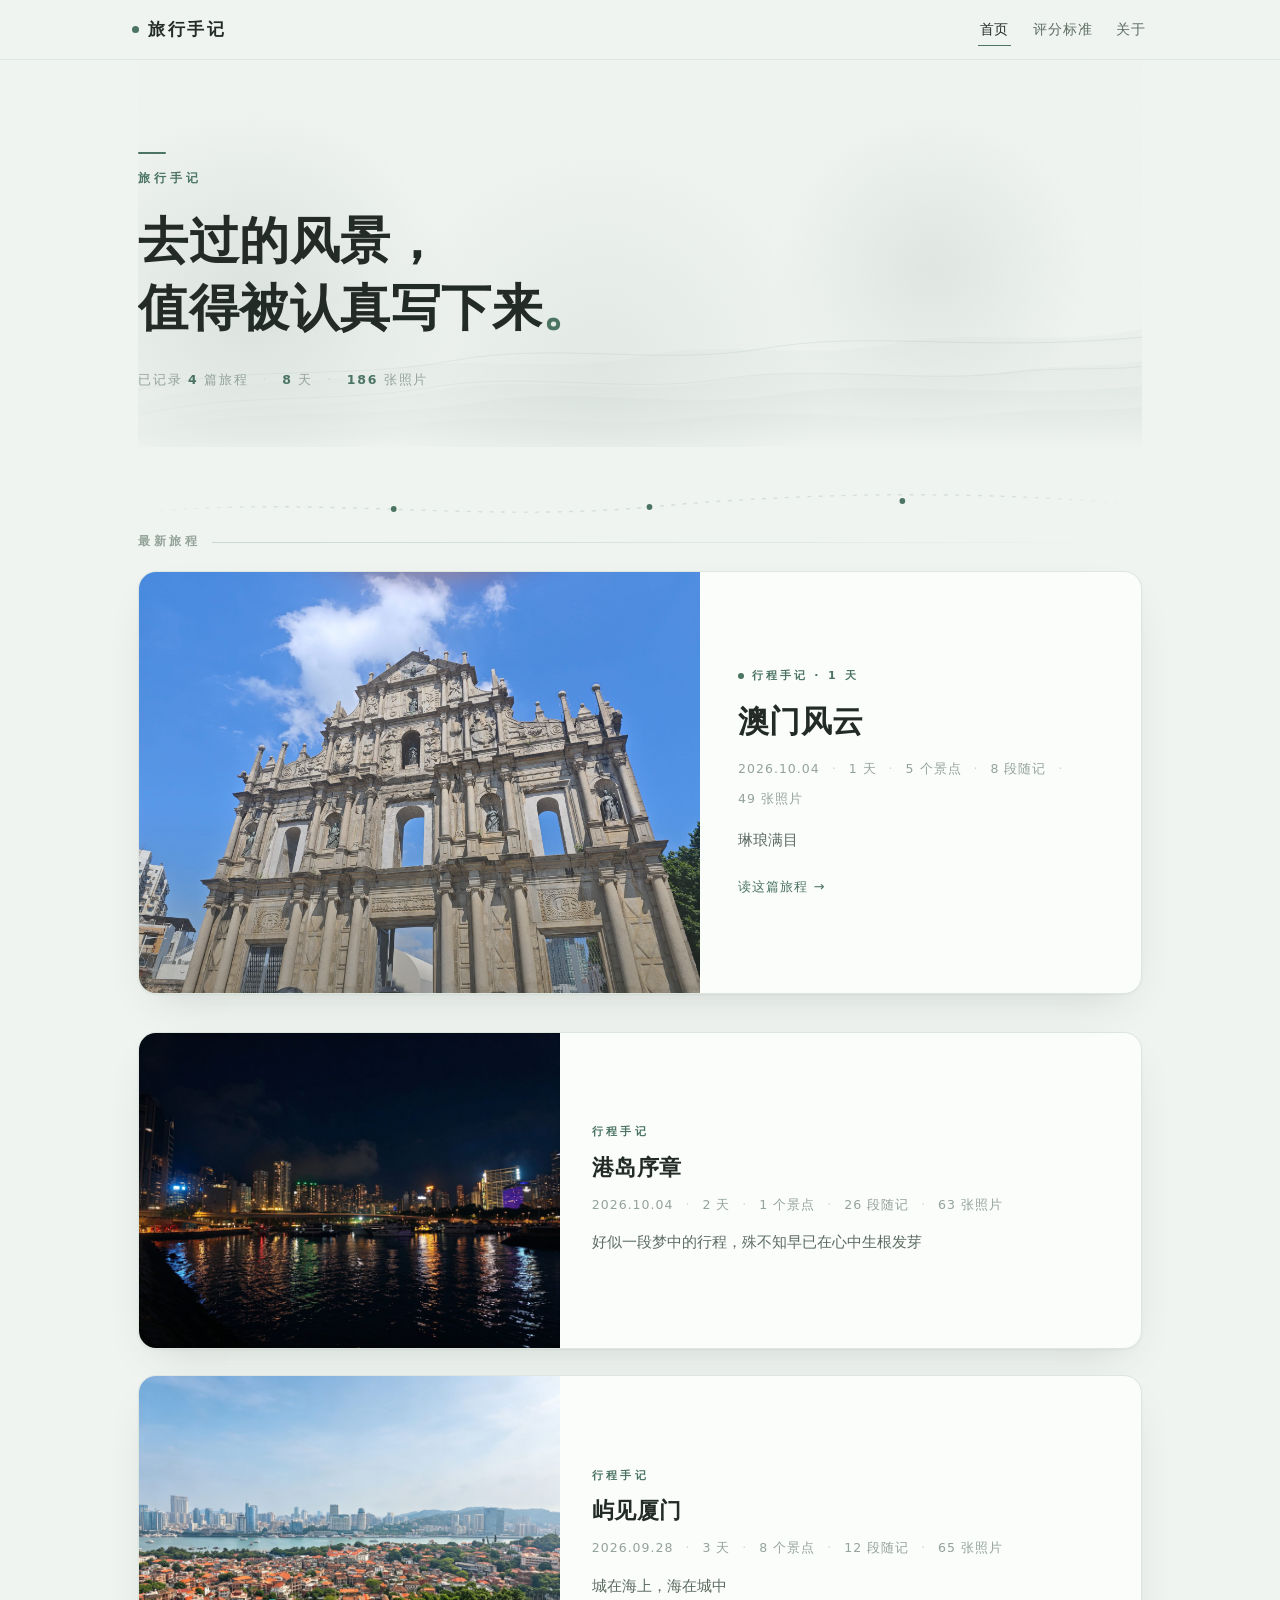
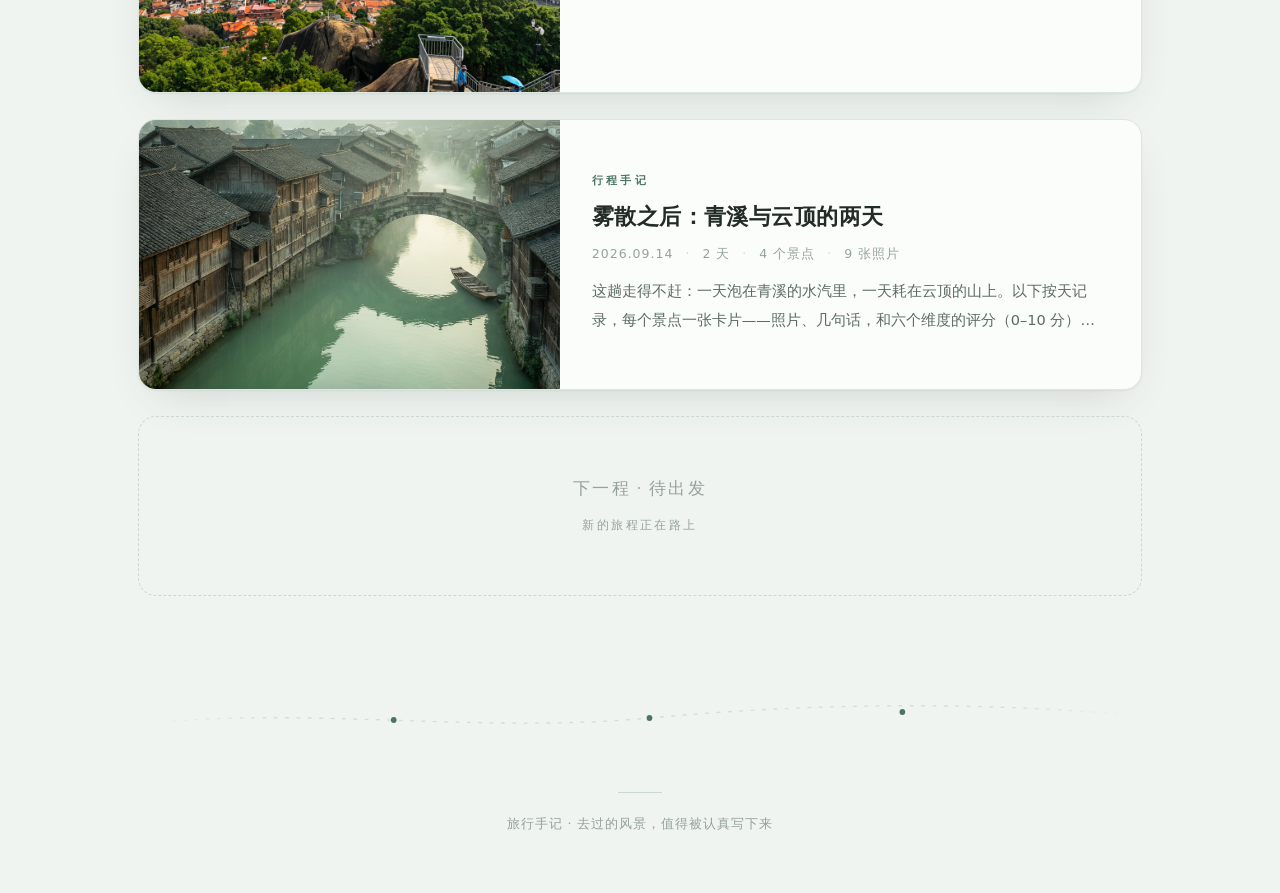
==== index.html @ 4aba0321 "Site updated: 2026-10-04 14:06:09" ====
<!DOCTYPE html>
<html lang="zh-CN">
<head>
  <meta charset="utf-8">
  <meta name="viewport" content="width=device-width, initial-scale=1">
  <title>旅行手记 · 去过的风景，值得被认真写下来</title>
  
  <link rel="stylesheet" href="/css/style.css?v=mutf3rih">
<meta name="generator" content="Hexo 7.3.0"></head>
<body>

<header class="topbar">
  <div class="topbar-inner">
    <a class="brand" href="/"><span class="brand-dot"></span>旅行手记</a>
    
    <nav class="topnav">
      <a href="/" class="on">首页</a>
      <a href="/rating/" class="">评分标准</a>
      <a href="/about/" class="">关于</a>
    </nav>
  </div>
</header>

<main class="container">
  <section class="hero">
  <div class="hero-art" aria-hidden="true">
    <svg viewBox="0 0 1440 320" preserveAspectRatio="xMidYMax slice" xmlns="http://www.w3.org/2000/svg">
      <path class="m1" d="M0,258 C120,218 240,236 360,210 C480,184 600,216 720,190 C840,164 960,196 1080,172 C1200,148 1320,178 1440,150 L1440,320 L0,320 Z"/>
      <path class="m2" d="M0,288 C140,246 280,268 420,240 C560,212 700,250 840,224 C980,198 1120,232 1260,210 C1340,200 1390,206 1440,196 L1440,320 L0,320 Z"/>
      <path class="m3" d="M0,300 C160,258 320,282 480,256 C640,230 780,268 920,244 C1060,220 1200,252 1440,232 L1440,320 L0,320 Z"/>
      <path class="m4" d="M0,314 C120,288 260,306 400,286 C540,266 660,296 800,278 C940,260 1080,288 1220,272 C1320,262 1390,270 1440,262 L1440,320 L0,320 Z"/>
      <path class="s1" d="M0,238 C150,200 300,224 450,196 C600,168 750,204 900,178 C1050,152 1200,184 1440,162"/>
      <path class="s2" d="M0,274 C140,240 280,258 420,234 C560,210 700,244 840,222 C980,200 1120,230 1260,212 C1340,204 1390,210 1440,204"/>
    </svg>
  </div>
  <div class="hero-fog" aria-hidden="true"></div>
  <div class="hero-haze" aria-hidden="true">
    <span class="haze haze-1"></span>
    <span class="haze haze-2"></span>
    <span class="haze haze-3"></span>
  </div>
  <div class="hero-grain" aria-hidden="true"></div>
  <div class="hero-in">
    <p class="kicker" data-ri="1">旅行手记</p>
    
    <h1 data-ri="2">去过的风景，<br>值得被认真写下来<span class="dot">。</span></h1>
    
    <p class="hero-stats" data-ri="3">
      <span>已记录 <b class="n">4</b> 篇旅程</span><span class="sep">·</span>
      <span><b class="n">8</b> 天</span><span class="sep">·</span>
      <span><b class="n">186</b> 张照片</span>
    </p>
  </div>
</section>

<div class="route-line" aria-hidden="true">
  <svg viewBox="0 0 1060 44" preserveAspectRatio="none">
    <defs>
      <linearGradient id="routeGrad" x1="0" y1="0" x2="1" y2="0">
        <stop class="gl-0" offset="0"/><stop class="gl-1" offset=".14"/><stop class="gl-2" offset=".86"/><stop class="gl-3" offset="1"/>
      </linearGradient>
    </defs>
    <path d="M0 30 C180 12 360 40 540 24 S900 8 1060 22"/>
    <circle class="st" cx="270" cy="26" r="3"/>
    <circle class="st" cx="540" cy="24" r="3"/>
    <circle class="st" cx="807" cy="18" r="3"/>
  </svg>
</div>



<div class="sec-label"><span class="t">最新旅程</span><span class="l"></span></div>

<a class="featured reveal" href="/2026/10/04/trip-20261004-macau/">
  <div class="f-photo">
    <img src="/images/trip-20261004-macau/07.jpg" alt="大三巴牌坊+大炮台" loading="lazy">
    <div class="f-shade"></div>
  </div>
  <div class="f-body">
    <span class="f-tag">行程手记 · 1 天</span>
    <h2 class="f-title">澳门风云</h2>
    <p class="f-meta">
      <span>2026.10.04</span>
      <span class="sep">·</span><span>1 天</span>
      <span class="sep">·</span><span>5 个景点</span>
      <span class="sep">·</span><span>8 段随记</span>
      <span class="sep">·</span><span>49 张照片</span>
    </p>
    <p class="f-lead">琳琅满目</p>
    <span class="f-more">读这篇旅程 →</span>
  </div>
</a>


<section class="feed">
  
    <a class="post-item reveal" href="/2026/10/04/trip-20261004/">
      
        <div class="pi-photo"><img src="/images/trip-20261004/37.jpg" alt="没想到酒店旁边有这么一个公园，无心之举，就像桃花源中一样惊喜，之后的每一次想起此" loading="lazy"></div>
      
      <div class="pi-body">
        <p class="pi-kicker">行程手记</p>
        <h2 class="pi-title">港岛序章</h2>
        <p class="pi-meta">
          <span>2026.10.04</span>
          <span class="sep">·</span><span>2 天</span>
          <span class="sep">·</span><span>1 个景点</span>
          <span class="sep">·</span><span>26 段随记</span>
          <span class="sep">·</span><span>63 张照片</span>
        </p>
        <p class="pi-lead">好似一段梦中的行程，殊不知早已在心中生根发芽</p>
      </div>
    </a>
  
    <a class="post-item reveal" href="/2026/09/28/trip-20260928/">
      
        <div class="pi-photo"><img src="/images/trip-20260928/38.jpg" alt="日照岩 · 1790936633116" loading="lazy"></div>
      
      <div class="pi-body">
        <p class="pi-kicker">行程手记</p>
        <h2 class="pi-title">屿见厦门</h2>
        <p class="pi-meta">
          <span>2026.09.28</span>
          <span class="sep">·</span><span>3 天</span>
          <span class="sep">·</span><span>8 个景点</span>
          <span class="sep">·</span><span>12 段随记</span>
          <span class="sep">·</span><span>65 张照片</span>
        </p>
        <p class="pi-lead">城在海上，海在城中</p>
      </div>
    </a>
  
    <a class="post-item reveal" href="/2026/09/14/qingxi-yunding/">
      
        <div class="pi-photo"><img src="/images/qingxi-yunding/01.jpg" alt="清晨的青溪古镇，河道上的石桥与吊脚楼笼罩在薄雾里" loading="lazy"></div>
      
      <div class="pi-body">
        <p class="pi-kicker">行程手记</p>
        <h2 class="pi-title">雾散之后：青溪与云顶的两天</h2>
        <p class="pi-meta">
          <span>2026.09.14</span>
          <span class="sep">·</span><span>2 天</span>
          <span class="sep">·</span><span>4 个景点</span>
          
          <span class="sep">·</span><span>9 张照片</span>
        </p>
        <p class="pi-lead">这趟走得不赶：一天泡在青溪的水汽里，一天耗在云顶的山上。以下按天记录，每个景点一张卡片——照片、几句话，和六个维度的评分（0–10 分）。照片多的景点，点右下角的「共 N 张」能展开翻看。</p>
      </div>
    </a>
  
  <div class="post-ghost reveal">
    <span class="g-t">下一程 · 待出发</span>
    <span class="g-s">新的旅程正在路上</span>
  </div>
</section>

<nav class="pager">
  <span class="off">← 更近的旅程</span>
  <span class="off">更早的旅程 →</span>
</nav>

<div class="route-line" aria-hidden="true">
  <svg viewBox="0 0 1060 44" preserveAspectRatio="none">
    <path d="M0 30 C180 12 360 40 540 24 S900 8 1060 22"/>
    <circle class="st" cx="270" cy="26" r="3"/>
    <circle class="st" cx="540" cy="24" r="3"/>
    <circle class="st" cx="807" cy="18" r="3"/>
  </svg>
</div>


  <footer class="footer">
    <div class="line"></div>
    旅行手记 · 去过的风景，值得被认真写下来
  </footer>
</main>

<noscript><p style="text-align:center;color:#94A39A;font-size:13px">开启 JavaScript 后，可展开卡片里的多图缩略图条。</p></noscript>

<script src="/js/spot.js?v=mutf3rih" defer></script>
<script src="/js/home.js?v=mutf3rih" defer></script>

</body>
</html>
---- css/style.css ----
/* 旅行手记 · 远山主题（mist）
 * 从 design/sample/index.html 的 mist 风格移植：只保留远山一套配色 + 左图右文布局。
 * 六边图由构建期 helper 输出静态 SVG，本主题不再需要页内生成图表的 JS。 */

/* ================= 基础 ================= */
*, *::before, *::after { box-sizing: border-box; }
html { -webkit-text-size-adjust: 100%; }
body {
  margin: 0; background: var(--bg); color: var(--ink);
  font-family: var(--font-sans); font-size: 16px; line-height: 1.8;
  -webkit-font-smoothing: antialiased; text-rendering: optimizeLegibility;
}
img { display: block; max-width: 100%; }
a { color: inherit; }
::selection { background: var(--accent-soft); }

:root {
  color-scheme: light;
  --radius: 18px; --radius-sm: 10px;
  --font-sans: "Noto Sans SC", "MiSans", "HarmonyOS Sans SC", "PingFang SC", "Microsoft YaHei UI", "Microsoft YaHei", system-ui, sans-serif;
  --font-serif: "Noto Serif SC", "Source Han Serif SC", "STZhongsong", "STSong", Georgia, serif;
  --head-font: var(--font-sans);
  --bg: #F0F4F1; --surface: #FBFDFB; --surface-2: #EAF0EB;
  --ink: #222B26; --ink-soft: #5D6C63; --ink-faint: #94A39A;
  --line: #DDE6DF; --line-strong: #CAD8CF;
  --accent: #4B7463; --accent-soft: rgba(75, 116, 99, .12); --accent-deep: #3A5C4E;
  --shadow: 0 1px 2px rgba(40, 60, 50, .05), 0 18px 44px -20px rgba(40, 60, 50, .20);
  --shadow-hover: 0 2px 4px rgba(40, 60, 50, .06), 0 26px 56px -22px rgba(40, 60, 50, .30);
  --photo-filter: none;
}

.container { max-width: 1060px; margin: 0 auto; padding: 0 22px; }
@media (min-width: 821px) { .container { padding: 0 28px; } }

/* ================= 顶栏 ================= */
.topbar {
  position: sticky; top: 0; z-index: 50;
  background: var(--bg); border-bottom: 1px solid var(--line);
}
@supports (backdrop-filter: blur(10px)) {
  .topbar { background: color-mix(in srgb, var(--bg) 82%, transparent); backdrop-filter: blur(10px); }
}
.topbar-inner { max-width: 1060px; margin: 0 auto; padding: 13px 22px; display: flex; align-items: center; gap: 18px; }
.brand { display: flex; align-items: center; gap: 9px; font-family: var(--head-font); font-size: 17px; font-weight: 600; letter-spacing: .16em; white-space: nowrap; text-decoration: none; }
.brand-dot { width: 7px; height: 7px; border-radius: 50%; background: var(--accent); flex: none; }
.topnav { display: flex; gap: 20px; margin-left: auto; font-size: 13.5px; letter-spacing: .06em; color: var(--ink-soft); white-space: nowrap; }
.topnav a { color: inherit; text-decoration: none; padding: 4px 2px; border-bottom: 1px solid transparent; transition: color .2s, border-color .2s; }
.topnav a:hover { color: var(--ink); }
.topnav a.on { color: var(--ink); border-bottom-color: var(--accent); }
@media (max-width: 760px) { .topnav { display: none; } }

/* ================= 文章头部 ================= */
.article-head { padding: 50px 0 6px; max-width: 780px; }
@media (min-width: 821px) { .article-head { padding: 74px 0 10px; } }
.kicker { margin: 0 0 18px; font-size: 12px; font-weight: 600; letter-spacing: .34em; color: var(--accent); }
.kicker::before { content: ""; display: block; width: 28px; height: 2px; background: var(--accent); margin-bottom: 14px; border-radius: 2px; }
h1 { margin: 0 0 18px; font-family: var(--head-font); font-weight: 600; font-size: clamp(28px, 5.4vw, 42px); line-height: 1.4; letter-spacing: .02em; }
.article-meta { margin: 0; display: flex; align-items: center; flex-wrap: wrap; gap: 8px 12px; font-size: 13.5px; letter-spacing: .08em; color: var(--ink-soft); }
.article-meta .sep { color: var(--ink-faint); }
.lead { margin: 24px 0 0; font-size: 16px; line-height: 2.05; color: var(--ink-soft); max-width: 660px; }
.disclaimer { margin: 16px 0 0; font-size: 12px; letter-spacing: .05em; color: var(--ink-faint); }

/* ================= 首页 · Hero ================= */
.hero { position: relative; overflow: hidden; padding: 64px 0 40px; }
@media (min-width: 821px) { .hero { padding: 92px 0 56px; } }
.hero-in { position: relative; z-index: 1; max-width: 780px; }
/* 远山分层：四层山影近浓远淡 + 两层山脊线 + 雾带，纯装饰无照片 */
.hero-art { position: absolute; left: 0; right: 0; bottom: 0; height: min(300px, 44%); pointer-events: none; }
.hero-art svg { display: block; width: 100%; height: 100%; }
.hero-art .m1 { fill: var(--accent); fill-opacity: .035; }
.hero-art .m2 { fill: var(--accent); fill-opacity: .05; }
.hero-art .m3 { fill: var(--accent); fill-opacity: .075; }
.hero-art .m4 { fill: var(--accent); fill-opacity: .10; }
.hero-art .s1 { fill: none; stroke: var(--accent); stroke-opacity: .13; stroke-width: 1.4; }
.hero-art .s2 { fill: none; stroke: var(--accent); stroke-opacity: .17; stroke-width: 1.1; }
/* 雾带：山脚向上渐隐，接住远山 */
.hero-fog { position: absolute; left: 0; right: 0; bottom: 0; height: 36%; pointer-events: none; background: linear-gradient(180deg, rgba(240, 244, 241, 0) 0%, rgba(240, 244, 241, .5) 55%, var(--bg) 100%); }
/* 漂移光斑：极淡的雾绿光晕，缓慢游动 */
.hero-haze { position: absolute; inset: 0; pointer-events: none; }
.haze { position: absolute; border-radius: 50%; }
.haze-1 { width: 430px; height: 430px; left: -100px; top: 30px; background: radial-gradient(circle, rgba(75, 116, 99, .13) 0%, rgba(75, 116, 99, 0) 66%); animation: hazeDrift 26s ease-in-out infinite alternate; }
.haze-2 { width: 340px; height: 340px; right: 4%; top: 10%; background: radial-gradient(circle, rgba(75, 116, 99, .10) 0%, rgba(75, 116, 99, 0) 66%); animation: hazeDrift 34s ease-in-out infinite alternate-reverse; }
.haze-3 { width: 520px; height: 520px; left: 20%; bottom: -180px; background: radial-gradient(circle, rgba(75, 116, 99, .08) 0%, rgba(75, 116, 99, 0) 62%); animation: hazeDrift 42s ease-in-out infinite alternate; }
@keyframes hazeDrift { from { transform: translate(0, 0) scale(1); } to { transform: translate(36px, -24px) scale(1.04); } }
/* 细噪点：给雾绿底一点纸面质感 */
.hero-grain { position: absolute; inset: 0; pointer-events: none; opacity: .045; background-image: url("data:image/svg+xml,%3Csvg xmlns='http://www.w3.org/2000/svg' width='180' height='180'%3E%3Cfilter id='n'%3E%3CfeTurbulence type='fractalNoise' baseFrequency='0.85' numOctaves='2' stitchTiles='stitch'/%3E%3C/filter%3E%3Crect width='180' height='180' filter='url(%23n)'/%3E%3C/svg%3E"); background-size: 180px 180px; }
.hero h1 { margin: 0 0 20px; font-family: var(--font-serif); font-size: clamp(32px, 6vw, 50px); line-height: 1.35; letter-spacing: .01em; }
.hero h1 .dot { color: var(--accent); }
.hero-stats { margin: 26px 0 0; display: flex; align-items: center; flex-wrap: wrap; gap: 10px 14px; font-size: 12.5px; letter-spacing: .14em; color: var(--ink-faint); }
.hero-stats .n { color: var(--accent); font-weight: 600; }
.hero-stats .sep { color: var(--line-strong); }
/* 载入动画：一次性，逐条上浮 */
.hero [data-ri] { opacity: 0; animation: fadeUp .8s cubic-bezier(.22, .65, .3, 1) forwards; }
.hero [data-ri="1"] { animation-delay: .05s; }
.hero [data-ri="2"] { animation-delay: .16s; }
.hero [data-ri="3"] { animation-delay: .27s; }
@keyframes fadeUp { from { opacity: 0; transform: translateY(18px); } to { opacity: 1; transform: none; } }

/* ================= 首页 · 轨迹线分隔 ================= */
.route-line { margin: 36px 0 4px; }
.route-line svg { display: block; width: 100%; height: 44px; }
.route-line .gl-0 { stop-color: var(--line-strong); stop-opacity: 0; }
.route-line .gl-1 { stop-color: var(--line-strong); stop-opacity: .75; }
.route-line .gl-2 { stop-color: var(--line-strong); stop-opacity: .75; }
.route-line .gl-3 { stop-color: var(--line-strong); stop-opacity: 0; }
.route-line path { fill: none; stroke: url(#routeGrad); stroke-width: 1.4; stroke-dasharray: 3 9; stroke-linecap: round; }
.route-line .st { fill: var(--accent); }
@media (max-width: 760px) { .route-line { margin: 26px 0 2px; } }

/* ================= 首页 · 首篇大卡 ================= */
.sec-label { display: flex; align-items: center; gap: 12px; margin: 0 0 18px; }
.sec-label .t { font-size: 12px; font-weight: 600; letter-spacing: .3em; color: var(--ink-faint); white-space: nowrap; }
.sec-label .l { flex: 1; height: 1px; background: linear-gradient(90deg, var(--line-strong), transparent); }
.featured {
  position: relative; display: grid; grid-template-columns: 1fr;
  background: var(--surface); border: 1px solid var(--line); border-radius: var(--radius);
  overflow: hidden; box-shadow: var(--shadow); text-decoration: none;
  transition: border-color .3s, box-shadow .3s;
}
.featured:hover { border-color: var(--line-strong); box-shadow: var(--shadow-hover); }
.featured .f-photo { position: relative; aspect-ratio: 21/10; overflow: hidden; background: var(--surface-2); }
.featured .f-photo img { width: 100%; height: 100%; object-fit: cover; filter: var(--photo-filter); transition: transform .8s cubic-bezier(.22, .65, .3, 1); }
.featured:hover .f-photo img { transform: scale(1.035); }
.featured .f-shade { position: absolute; inset: 0; background: linear-gradient(180deg, rgba(34, 43, 38, 0) 55%, rgba(34, 43, 38, .28)); pointer-events: none; }
.featured .f-body { padding: 24px 24px 28px; }
@media (min-width: 821px) {
  .featured { grid-template-columns: 56% minmax(0, 1fr); }
  .featured .f-photo { aspect-ratio: auto; height: 100%; min-height: 300px; }
  .featured .f-body { padding: 34px 38px; display: flex; flex-direction: column; justify-content: center; }
}
.f-tag { display: inline-flex; align-items: center; gap: 8px; font-size: 11px; font-weight: 600; letter-spacing: .26em; color: var(--accent); }
.f-tag::before { content: ""; width: 6px; height: 6px; border-radius: 50%; background: var(--accent); }
.f-title { margin: 14px 0 0; font-family: var(--font-serif); font-weight: 600; font-size: clamp(22px, 3.4vw, 31px); line-height: 1.42; letter-spacing: .01em; transition: color .25s; }
.featured:hover .f-title { color: var(--accent-deep); }
.f-meta { margin: 14px 0 0; display: flex; flex-wrap: wrap; gap: 8px 12px; font-size: 12.5px; letter-spacing: .08em; color: var(--ink-faint); }
.f-meta .sep { color: var(--line-strong); }
.f-lead { margin: 14px 0 0; font-size: 15px; line-height: 2.05; color: var(--ink-soft); display: -webkit-box; -webkit-line-clamp: 3; -webkit-box-orient: vertical; overflow: hidden; }
.f-more { margin: 20px 0 0; font-size: 13px; letter-spacing: .08em; color: var(--accent); display: inline-flex; align-items: center; gap: 8px; transition: gap .25s; }
.featured:hover .f-more { gap: 13px; }

/* ================= 首页 · 常规卡片 ================= */
.feed { display: grid; gap: 26px; margin: 38px 0 0; }
.post-item {
  display: block; text-decoration: none; color: inherit;
  background: var(--surface); border: 1px solid var(--line); border-radius: var(--radius);
  overflow: hidden; box-shadow: var(--shadow);
  transition: border-color .3s, box-shadow .3s;
}
.post-item:hover { border-color: var(--line-strong); box-shadow: var(--shadow-hover); }
.pi-photo { aspect-ratio: 21/10; overflow: hidden; background: var(--surface-2); }
.pi-photo img { width: 100%; height: 100%; object-fit: cover; filter: var(--photo-filter); transition: transform .8s cubic-bezier(.22, .65, .3, 1); }
.post-item:hover .pi-photo img { transform: scale(1.03); }
.pi-body { padding: 20px 24px 24px; }
.pi-kicker { margin: 0 0 10px; font-size: 11px; font-weight: 600; letter-spacing: .3em; color: var(--accent); }
.pi-title { margin: 0; font-size: 22px; font-weight: 600; letter-spacing: .02em; line-height: 1.45; transition: color .25s; }
.post-item:hover .pi-title { color: var(--accent-deep); }
.pi-meta { margin: 10px 0 0; display: flex; flex-wrap: wrap; gap: 8px 12px; font-size: 12.5px; letter-spacing: .08em; color: var(--ink-faint); }
.pi-meta .sep { color: var(--line-strong); }
.pi-lead { margin: 12px 0 0; font-size: 14.5px; line-height: 2; color: var(--ink-soft); display: -webkit-box; -webkit-line-clamp: 2; -webkit-box-orient: vertical; overflow: hidden; }
@media (min-width: 821px) {
  .post-item { display: grid; grid-template-columns: 42% minmax(0, 1fr); }
  .pi-photo { aspect-ratio: auto; height: 100%; min-height: 215px; }
  .pi-body { padding: 26px 32px 28px; display: flex; flex-direction: column; justify-content: center; }
}
/* 空态卡片：下一程占位 */
.post-ghost {
  display: flex; flex-direction: column; align-items: center; justify-content: center; gap: 10px;
  min-height: 180px; border: 1.5px dashed var(--line-strong); border-radius: var(--radius);
  color: var(--ink-faint);
}
.post-ghost .g-t { font-family: var(--font-serif); font-size: 17px; letter-spacing: .12em; }
.post-ghost .g-s { font-size: 12px; letter-spacing: .2em; }

/* ================= 首页 · 分页 ================= */
.pager { display: flex; justify-content: space-between; gap: 12px; margin: 38px 0 0; font-size: 13.5px; letter-spacing: .06em; }
.pager a { color: var(--ink-soft); text-decoration: none; border: 1px solid var(--line); border-radius: 999px; padding: 9px 20px; background: var(--surface); transition: color .2s, border-color .2s, box-shadow .2s; }
.pager a:hover { color: var(--ink); border-color: var(--line-strong); box-shadow: var(--shadow); }
.pager .off { visibility: hidden; }

/* ================= 首页 · 滚动渐显（有 JS 才启用） ================= */
html.js .reveal { opacity: 0; transform: translateY(16px); }
html.js .reveal.in { opacity: 1; transform: none; transition: opacity .7s cubic-bezier(.22, .65, .3, 1), transform .7s cubic-bezier(.22, .65, .3, 1); }
@media (prefers-reduced-motion: reduce) {
  html.js .reveal { opacity: 1; transform: none; transition: none; }
  .hero [data-ri] { animation: none; opacity: 1; }
  .pi-photo img, .featured .f-photo img { transition: none; }
  .haze-1, .haze-2, .haze-3 { animation: none; }
}

/* ================= 描述性页面 / 正文 ================= */
.prose { max-width: 720px; font-size: 15.5px; line-height: 2.05; color: var(--ink-soft); padding-bottom: 8px; }
.prose h2 { margin: 34px 0 10px; font-size: 20px; font-weight: 600; color: var(--ink); letter-spacing: .02em; }
.prose h3 { margin: 26px 0 8px; font-size: 17px; font-weight: 600; color: var(--ink); }
.prose p { margin: 0 0 14px; }
.prose ul, .prose ol { margin: 0 0 14px; padding-left: 1.4em; }
.prose li { margin: 4px 0; }
.prose a { color: var(--accent); text-decoration: underline; text-underline-offset: 3px; text-decoration-color: var(--accent-soft); }
.prose blockquote { margin: 18px 0; padding: 2px 0 2px 16px; border-left: 3px solid var(--line-strong); color: var(--ink-faint); }
.prose img { border-radius: var(--radius-sm); margin: 18px 0; }
.prose code { background: var(--surface-2); border-radius: 6px; padding: 2px 6px; font-size: .92em; }

/* ================= 评分标准页 ================= */
.rating { padding: 8px 0 0; }
.dim { background: var(--surface); border: 1px solid var(--line); border-radius: var(--radius); box-shadow: var(--shadow); padding: 20px 24px 14px; margin: 0 0 18px; }
.dim-head { display: flex; align-items: baseline; gap: 12px; flex-wrap: wrap; }
.dim-ord { font-family: Georgia, serif; font-size: 13px; letter-spacing: .08em; color: var(--accent); }
.dim-name { margin: 0; font-family: var(--head-font); font-size: 18px; font-weight: 600; letter-spacing: .04em; }
.dim-note { font-size: 12px; letter-spacing: .04em; color: var(--ink-faint); }
.levels { margin: 10px 0 2px; }
.level { display: flex; align-items: baseline; gap: 14px; padding: 9px 0; border-top: 1px dashed var(--line); }
.level:first-child { border-top: 0; }
.level-score { flex: none; width: 34px; font-family: Georgia, serif; font-size: 15px; color: var(--accent); text-align: right; }
.level-text { font-size: 14.5px; line-height: 1.9; color: var(--ink-soft); }
.rate-foot { margin: 24px 0 0; font-size: 13px; letter-spacing: .04em; color: var(--ink-faint); max-width: 620px; }
.rate-sub { margin: 42px 0 18px; }
.rate-sub h2 { margin: 0 0 8px; font-family: var(--head-font); font-size: 21px; font-weight: 600; letter-spacing: .02em; }
.rate-sub p { margin: 0; font-size: 13.5px; line-height: 1.9; color: var(--ink-faint); max-width: 640px; }

/* ================= 天分隔 ================= */
.day { display: flex; align-items: center; gap: 14px; margin: 44px 0 18px; }
@media (min-width: 821px) { .day { margin: 60px 0 22px; } }
.day-label { font-size: 13px; font-weight: 600; letter-spacing: .24em; color: var(--accent); white-space: nowrap; }
.day-sub { font-size: 12.5px; letter-spacing: .1em; color: var(--ink-faint); white-space: nowrap; }
.day-line { flex: 1; height: 1px; background: linear-gradient(90deg, var(--line-strong), transparent); }

/* ================= 景点卡片 ================= */
.spot-card {
  background: var(--surface); border: 1px solid var(--line); border-radius: var(--radius);
  overflow: hidden; box-shadow: var(--shadow); margin: 0 0 26px;
}
.spot-photo { margin: 0; background: var(--surface-2); overflow: hidden; display: flex; flex-direction: column; }
.ph-view { position: relative; aspect-ratio: 4/3; min-height: 240px; overflow: hidden; }
.ph-view img { position: absolute; inset: 0; width: 100%; height: 100%; object-fit: cover; filter: var(--photo-filter); transition: filter .35s ease, transform .6s ease; }
.spot-card:hover .ph-view img { transform: scale(1.015); }
.ph-view img.swap { animation: phIn .32s ease; }
@keyframes phIn { from { opacity: .12; } to { opacity: 1; } }

/* ---------- 多图折叠 ---------- */
.ph-count {
  position: absolute; right: 12px; bottom: 12px; z-index: 2;
  display: inline-flex; align-items: center; gap: 7px;
  border: 1px solid rgba(255, 255, 255, .30); background: rgba(17, 21, 19, .55); color: #F6F4EE;
  -webkit-backdrop-filter: blur(8px); backdrop-filter: blur(8px);
  border-radius: 999px; padding: 8px 14px; font: inherit; font-size: 12.5px; line-height: 1; letter-spacing: .1em;
  cursor: pointer; transition: background-color .2s, border-color .2s;
}
.ph-count:hover { background: rgba(17, 21, 19, .74); }
.ph-count:focus-visible { outline: 2px solid #fff; outline-offset: 2px; }
.ph-count svg { display: block; flex: none; opacity: .92; transition: transform .25s ease; }
.spot-photo.open .ph-count svg.chev { transform: rotate(180deg); }
/* 图注：主图左下角，随缩略图切换更新；右侧留出「共 N 张」按钮的空间 */
.ph-cap {
  position: absolute; left: 0; right: 0; bottom: 0; z-index: 1;
  padding: 30px 140px 10px 14px; pointer-events: none;
  background: linear-gradient(transparent, rgba(15, 19, 17, .55));
  color: #F6F4EE; font-size: 12.5px; line-height: 1.5; letter-spacing: .04em;
  white-space: nowrap; overflow: hidden; text-overflow: ellipsis;
  text-shadow: 0 1px 2px rgba(0, 0, 0, .28);
}
.ph-cap[hidden] { display: none; }
.ph-strip { display: flex; gap: 8px; padding: 10px; background: var(--surface-2); border-top: 1px solid var(--line); overflow-x: auto; overscroll-behavior-x: contain; scrollbar-width: thin; }
.ph-strip[hidden] { display: none; }
.ph-strip:not([hidden]) { animation: stripIn .26s ease; }
@keyframes stripIn { from { opacity: 0; } to { opacity: 1; } }
.ph-thumb { flex: none; width: 88px; aspect-ratio: 4/3; padding: 0; border: 1px solid var(--line); border-radius: 9px; overflow: hidden; background: var(--surface); cursor: pointer; opacity: .72; transition: opacity .2s, border-color .2s, box-shadow .2s; }
.ph-thumb img { width: 100%; height: 100%; object-fit: cover; filter: var(--photo-filter); }
.ph-thumb:hover { opacity: 1; }
.ph-thumb.on { opacity: 1; border-color: var(--accent); box-shadow: 0 0 0 2.5px var(--accent-soft); }
.ph-thumb:focus-visible { outline: 2px solid var(--accent); outline-offset: 2px; }
@media (max-width: 820px) { .ph-thumb { width: 74px; } }
.spot-body { padding: 22px 22px 24px; }
.sh-row { display: flex; align-items: baseline; gap: 12px; }
.spot-index { font-family: Georgia, serif; font-size: 13px; letter-spacing: .08em; color: var(--accent); flex: none; }
.spot-head h2 { margin: 0; font-family: var(--head-font); font-weight: 600; font-size: 22px; letter-spacing: .03em; line-height: 1.4; }
.spot-meta { margin: 8px 0 0 27px; font-size: 12.5px; letter-spacing: .08em; color: var(--ink-faint); }
.spot-review { margin: 14px 0 0; font-size: 15px; line-height: 2.05; color: var(--ink-soft); }

/* ---------- 评分数据舱 ---------- */
.spot-data { margin-top: 20px; background: var(--surface-2); border: 1px solid var(--line); border-radius: 14px; padding: 16px 18px; }
.data-note { display: flex; justify-content: space-between; align-items: center; font-size: 10.5px; letter-spacing: .22em; color: var(--ink-faint); margin-bottom: 6px; }
.data-main { display: flex; justify-content: center; }
.hex { width: 224px; max-width: 100%; }
.hex svg { display: block; width: 100%; height: auto; }
.hex-ring { fill: none; stroke: var(--line-strong); stroke-width: 1; }
.hex-spoke { stroke: var(--line-strong); stroke-width: .8; opacity: .7; }
.hex-shape { fill: var(--accent-soft); stroke: var(--accent); stroke-width: 1.7; stroke-linejoin: round; }
.hex-dot { fill: var(--accent); stroke: var(--surface-2); stroke-width: 1.4; }
.hex-label { font-size: 10.5px; fill: var(--ink-soft); letter-spacing: .05em; }
.hex-val { fill: var(--accent); font-weight: 700; }

/* ---------- 桌面端：左图右文 ---------- */
@media (min-width: 821px) {
  .spot-card { display: grid; grid-template-columns: 44% minmax(0, 1fr); }
  .ph-view { aspect-ratio: auto; flex: 1; min-height: 240px; }
  .spot-body { display: flex; flex-direction: column; padding: 28px 32px 26px; }
  .spot-review { flex: 1; margin-top: 16px; }
  .spot-data { margin-top: 22px; }
  .hex { width: 238px; }
}

/* ================= 随记块 ================= */
.note-card { max-width: 760px; margin: 0 0 30px; padding: 2px 0 2px 18px; border-left: 3px solid var(--line-strong); }
.note-body p { margin: 0 0 10px; font-size: 15.5px; line-height: 2.05; color: var(--ink-soft); }
.note-body p:last-child { margin-bottom: 0; }
.note-photos { margin-top: 14px; display: flex; flex-wrap: wrap; align-items: flex-start; gap: 8px; }
.note-photos .np { flex: none; width: 120px; display: block; text-decoration: none; opacity: .88; transition: opacity .2s; }
.note-photos .np:hover { opacity: 1; }
.note-photos .np:focus-visible { outline: 2px solid var(--accent); outline-offset: 2px; }
.note-photos .np img { display: block; width: 100%; aspect-ratio: 4/3; object-fit: cover; border: 1px solid var(--line); border-radius: 9px; background: var(--surface-2); filter: var(--photo-filter); transition: border-color .2s; }
.note-photos .np:hover img { border-color: var(--accent); }
.note-photos .np-cap { display: block; margin-top: 5px; font-size: 11px; line-height: 1.4; color: var(--ink-faint); text-align: center; white-space: nowrap; overflow: hidden; text-overflow: ellipsis; }
@media (max-width: 560px) { .note-photos .np { width: 96px; } }

/* ================= 图片放大浮层 ================= */
.lightbox {
  position: fixed; inset: 0; z-index: 120;
  display: flex; flex-direction: column; align-items: center; justify-content: center; gap: 12px;
  padding: 22px; background: rgba(12, 15, 13, .92);
  animation: lbIn .2s ease;
}
.lightbox[hidden] { display: none; }
.lightbox img { max-width: 100%; max-height: calc(100% - 44px); object-fit: contain; border-radius: 6px; }
.lightbox .lb-cap { margin: 0; max-width: 88%; text-align: center; color: #E8EDE8; font-size: 13px; line-height: 1.6; letter-spacing: .04em; }
.lightbox .lb-cap[hidden] { display: none; }
.lightbox .lb-close {
  position: absolute; top: 14px; right: 14px; z-index: 1;
  width: 42px; height: 42px; display: flex; align-items: center; justify-content: center;
  border: 1px solid rgba(255, 255, 255, .28); border-radius: 50%;
  background: rgba(17, 21, 19, .55); color: #F6F4EE; cursor: pointer;
  -webkit-backdrop-filter: blur(8px); backdrop-filter: blur(8px);
}
.lightbox .lb-close:hover { background: rgba(17, 21, 19, .78); }
.lightbox .lb-close:focus-visible { outline: 2px solid #fff; outline-offset: 2px; }
.lightbox .lb-back {
  position: absolute; top: 14px; left: 14px; z-index: 1;
  display: inline-flex; align-items: center; gap: 6px;
  height: 42px; padding: 0 17px 0 14px;
  border: 1px solid rgba(255, 255, 255, .28); border-radius: 999px;
  background: rgba(17, 21, 19, .55); color: #F6F4EE;
  font: inherit; font-size: 13.5px; letter-spacing: .08em; cursor: pointer;
  -webkit-backdrop-filter: blur(8px); backdrop-filter: blur(8px);
}
.lightbox .lb-back:hover { background: rgba(17, 21, 19, .78); }
.lightbox .lb-back:focus-visible { outline: 2px solid #fff; outline-offset: 2px; }
.lightbox .lb-back svg { display: block; flex: none; opacity: .92; }
.ph-view img, .note-photos .np img { cursor: zoom-in; }
html.lb-open { overflow: hidden; }
@keyframes lbIn { from { opacity: 0; } to { opacity: 1; } }
@media (max-width: 560px) { .lightbox { padding: 14px; } .lightbox .lb-close { top: 10px; right: 10px; } .lightbox .lb-back { top: 10px; left: 10px; } }

/* ================= 城市总评 ================= */
.city-summary {
  margin: 54px 0 0; padding: 34px 30px 28px;
  background: var(--surface); border: 1px solid var(--line); border-radius: var(--radius);
  box-shadow: var(--shadow); text-align: center;
}
.city-kicker { margin: 0; font-size: 12px; font-weight: 600; letter-spacing: .34em; color: var(--accent); }
.city-kicker::before { content: ""; display: block; width: 28px; height: 2px; border-radius: 2px; background: var(--accent); margin: 0 auto 14px; }
.city-body { max-width: 640px; margin: 20px auto 0; text-align: left; font-size: 15.5px; line-height: 2.05; color: var(--ink-soft); }
.city-body p { margin: 0 0 12px; }
.city-body p:last-child { margin: 0; }
.city-hex { width: 340px; max-width: 100%; margin: 24px auto 0; }
.city-hex svg { display: block; width: 100%; height: auto; }
@media (max-width: 560px) { .city-summary { margin-top: 42px; padding: 26px 18px 22px; } .city-hex { width: 300px; margin-top: 20px; } }

/* ================= 结尾与页脚 ================= */
.end-mark { margin: 46px 0 0; text-align: center; font-size: 12px; letter-spacing: .34em; color: var(--ink-faint); }

/* ================= 题外 · 页内浮层 ================= */
.aside-wrap { margin: 30px 0 0; text-align: right; }
.aside-open {
  display: inline-block;
  color: var(--ink-faint); font-size: 12.5px; letter-spacing: .08em; text-decoration: none;
  transition: color .2s;
}
.aside-open:hover { color: var(--accent); }
.aside-overlay {
  position: fixed; inset: 0; z-index: 120;
  display: none; align-items: center; justify-content: center;
  padding: 22px; background: rgba(12, 15, 13, .92);
}
.aside-overlay:target { display: flex; animation: lbIn .2s ease; }
html:has(#aside:target) { overflow: hidden; }
.aside-backdrop { position: absolute; inset: 0; cursor: default; }
.aside-card {
  position: relative; z-index: 1;
  width: min(560px, 100%); max-height: calc(100vh - 44px); overflow-y: auto;
  padding: 34px 36px 40px; border-radius: var(--radius);
  background: var(--surface); color: var(--ink);
  box-shadow: 0 30px 80px -20px rgba(0, 0, 0, .45);
}
.aside-kicker { margin: 0 0 18px; font-size: 12px; font-weight: 600; letter-spacing: .3em; color: var(--accent); }
.aside-body { font-size: 15.5px; line-height: 2.1; color: var(--ink-soft); }
.aside-body p { margin: 0 0 14px; }
.aside-body p:last-child { margin-bottom: 0; }
.aside-close {
  position: absolute; top: 14px; right: 14px;
  width: 38px; height: 38px; display: flex; align-items: center; justify-content: center;
  border: 1px solid var(--line); border-radius: 50%;
  background: var(--surface-2); color: var(--ink-soft);
  font-size: 16px; line-height: 1; text-decoration: none; cursor: pointer;
}
.aside-close:hover { color: var(--ink); border-color: var(--line-strong); }
.aside-close:focus-visible { outline: 2px solid var(--accent); outline-offset: 2px; }
@media (max-width: 560px) {
  .aside-overlay { padding: 14px; }
  .aside-card { padding: 30px 24px 34px; }
}
.footer { margin: 54px 0 58px; text-align: center; font-size: 12.5px; letter-spacing: .08em; color: var(--ink-faint); }
.footer .line { width: 44px; height: 1px; background: var(--line-strong); margin: 0 auto 20px; }
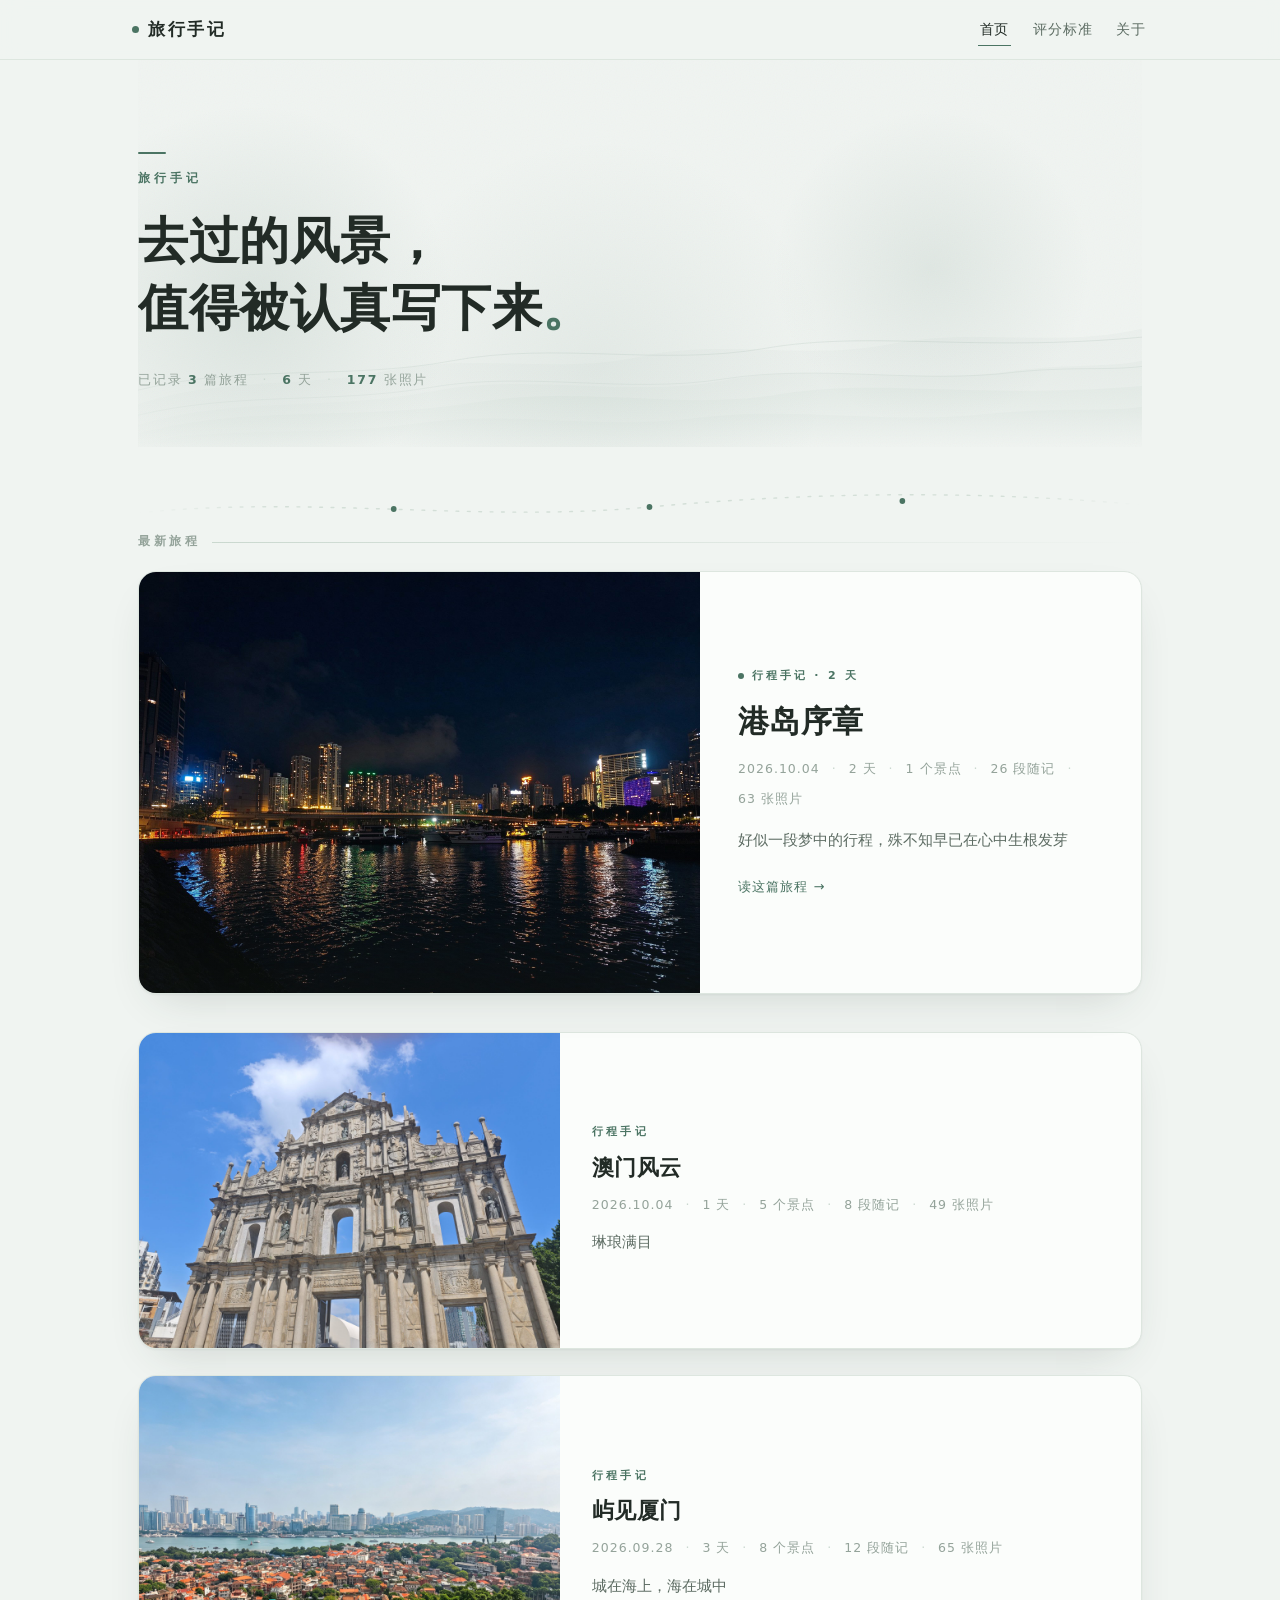
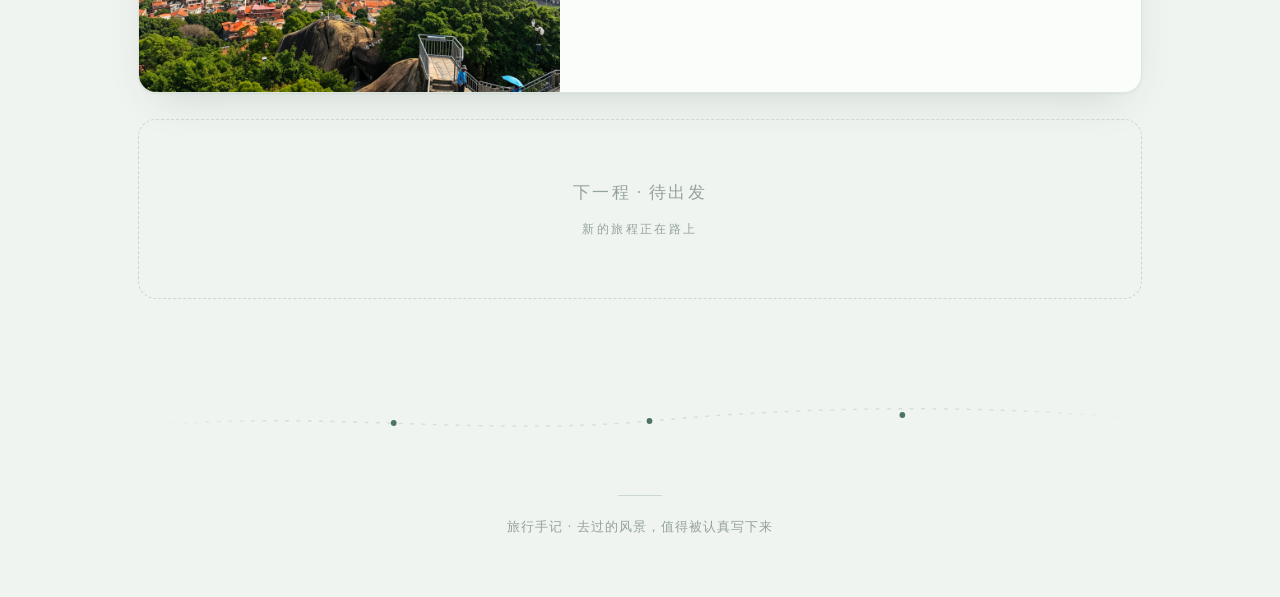
==== commit 8ea4b01b: "Site updated: 2026-10-04 14:16:56" ====
--- a/index.html
+++ b/index.html
@@ -5,7 +5,7 @@
   <meta name="viewport" content="width=device-width, initial-scale=1">
   <title>旅行手记 · 去过的风景，值得被认真写下来</title>
   
-  <link rel="stylesheet" href="/css/style.css?v=mutf3rih">
+  <link rel="stylesheet" href="/css/style.css?v=mutfhmec">
 <meta name="generator" content="Hexo 7.3.0"></head>
 <body>
 
@@ -46,9 +46,9 @@
     <h1 data-ri="2">去过的风景，<br>值得被认真写下来<span class="dot">。</span></h1>
     
     <p class="hero-stats" data-ri="3">
-      <span>已记录 <b class="n">4</b> 篇旅程</span><span class="sep">·</span>
-      <span><b class="n">8</b> 天</span><span class="sep">·</span>
-      <span><b class="n">186</b> 张照片</span>
+      <span>已记录 <b class="n">3</b> 篇旅程</span><span class="sep">·</span>
+      <span><b class="n">6</b> 天</span><span class="sep">·</span>
+      <span><b class="n">177</b> 张照片</span>
     </p>
   </div>
 </section>
@@ -71,22 +71,22 @@
 
 <div class="sec-label"><span class="t">最新旅程</span><span class="l"></span></div>
 
-<a class="featured reveal" href="/2026/10/04/trip-20261004-macau/">
+<a class="featured reveal" href="/2026/10/04/trip-20261004/">
   <div class="f-photo">
-    <img src="/images/trip-20261004-macau/07.jpg" alt="大三巴牌坊+大炮台" loading="lazy">
+    <img src="/images/trip-20261004/37.jpg" alt="没想到酒店旁边有这么一个公园，无心之举，就像桃花源中一样惊喜，之后的每一次想起此" loading="lazy">
     <div class="f-shade"></div>
   </div>
   <div class="f-body">
-    <span class="f-tag">行程手记 · 1 天</span>
-    <h2 class="f-title">澳门风云</h2>
+    <span class="f-tag">行程手记 · 2 天</span>
+    <h2 class="f-title">港岛序章</h2>
     <p class="f-meta">
       <span>2026.10.04</span>
-      <span class="sep">·</span><span>1 天</span>
-      <span class="sep">·</span><span>5 个景点</span>
-      <span class="sep">·</span><span>8 段随记</span>
-      <span class="sep">·</span><span>49 张照片</span>
+      <span class="sep">·</span><span>2 天</span>
+      <span class="sep">·</span><span>1 个景点</span>
+      <span class="sep">·</span><span>26 段随记</span>
+      <span class="sep">·</span><span>63 张照片</span>
     </p>
-    <p class="f-lead">琳琅满目</p>
+    <p class="f-lead">好似一段梦中的行程，殊不知早已在心中生根发芽</p>
     <span class="f-more">读这篇旅程 →</span>
   </div>
 </a>
@@ -94,21 +94,21 @@
 
 <section class="feed">
   
-    <a class="post-item reveal" href="/2026/10/04/trip-20261004/">
+    <a class="post-item reveal" href="/2026/10/04/trip-20261004-macau/">
       
-        <div class="pi-photo"><img src="/images/trip-20261004/37.jpg" alt="没想到酒店旁边有这么一个公园，无心之举，就像桃花源中一样惊喜，之后的每一次想起此" loading="lazy"></div>
+        <div class="pi-photo"><img src="/images/trip-20261004-macau/07.jpg" alt="大三巴牌坊+大炮台" loading="lazy"></div>
       
       <div class="pi-body">
         <p class="pi-kicker">行程手记</p>
-        <h2 class="pi-title">港岛序章</h2>
+        <h2 class="pi-title">澳门风云</h2>
         <p class="pi-meta">
           <span>2026.10.04</span>
-          <span class="sep">·</span><span>2 天</span>
-          <span class="sep">·</span><span>1 个景点</span>
-          <span class="sep">·</span><span>26 段随记</span>
-          <span class="sep">·</span><span>63 张照片</span>
+          <span class="sep">·</span><span>1 天</span>
+          <span class="sep">·</span><span>5 个景点</span>
+          <span class="sep">·</span><span>8 段随记</span>
+          <span class="sep">·</span><span>49 张照片</span>
         </p>
-        <p class="pi-lead">好似一段梦中的行程，殊不知早已在心中生根发芽</p>
+        <p class="pi-lead">琳琅满目</p>
       </div>
     </a>
   
@@ -127,24 +127,6 @@
           <span class="sep">·</span><span>65 张照片</span>
         </p>
         <p class="pi-lead">城在海上，海在城中</p>
-      </div>
-    </a>
-  
-    <a class="post-item reveal" href="/2026/09/14/qingxi-yunding/">
-      
-        <div class="pi-photo"><img src="/images/qingxi-yunding/01.jpg" alt="清晨的青溪古镇，河道上的石桥与吊脚楼笼罩在薄雾里" loading="lazy"></div>
-      
-      <div class="pi-body">
-        <p class="pi-kicker">行程手记</p>
-        <h2 class="pi-title">雾散之后：青溪与云顶的两天</h2>
-        <p class="pi-meta">
-          <span>2026.09.14</span>
-          <span class="sep">·</span><span>2 天</span>
-          <span class="sep">·</span><span>4 个景点</span>
-          
-          <span class="sep">·</span><span>9 张照片</span>
-        </p>
-        <p class="pi-lead">这趟走得不赶：一天泡在青溪的水汽里，一天耗在云顶的山上。以下按天记录，每个景点一张卡片——照片、几句话，和六个维度的评分（0–10 分）。照片多的景点，点右下角的「共 N 张」能展开翻看。</p>
       </div>
     </a>
   
@@ -177,8 +159,8 @@
 
 <noscript><p style="text-align:center;color:#94A39A;font-size:13px">开启 JavaScript 后，可展开卡片里的多图缩略图条。</p></noscript>
 
-<script src="/js/spot.js?v=mutf3rih" defer></script>
-<script src="/js/home.js?v=mutf3rih" defer></script>
+<script src="/js/spot.js?v=mutfhmec" defer></script>
+<script src="/js/home.js?v=mutfhmec" defer></script>
 
 </body>
 </html>
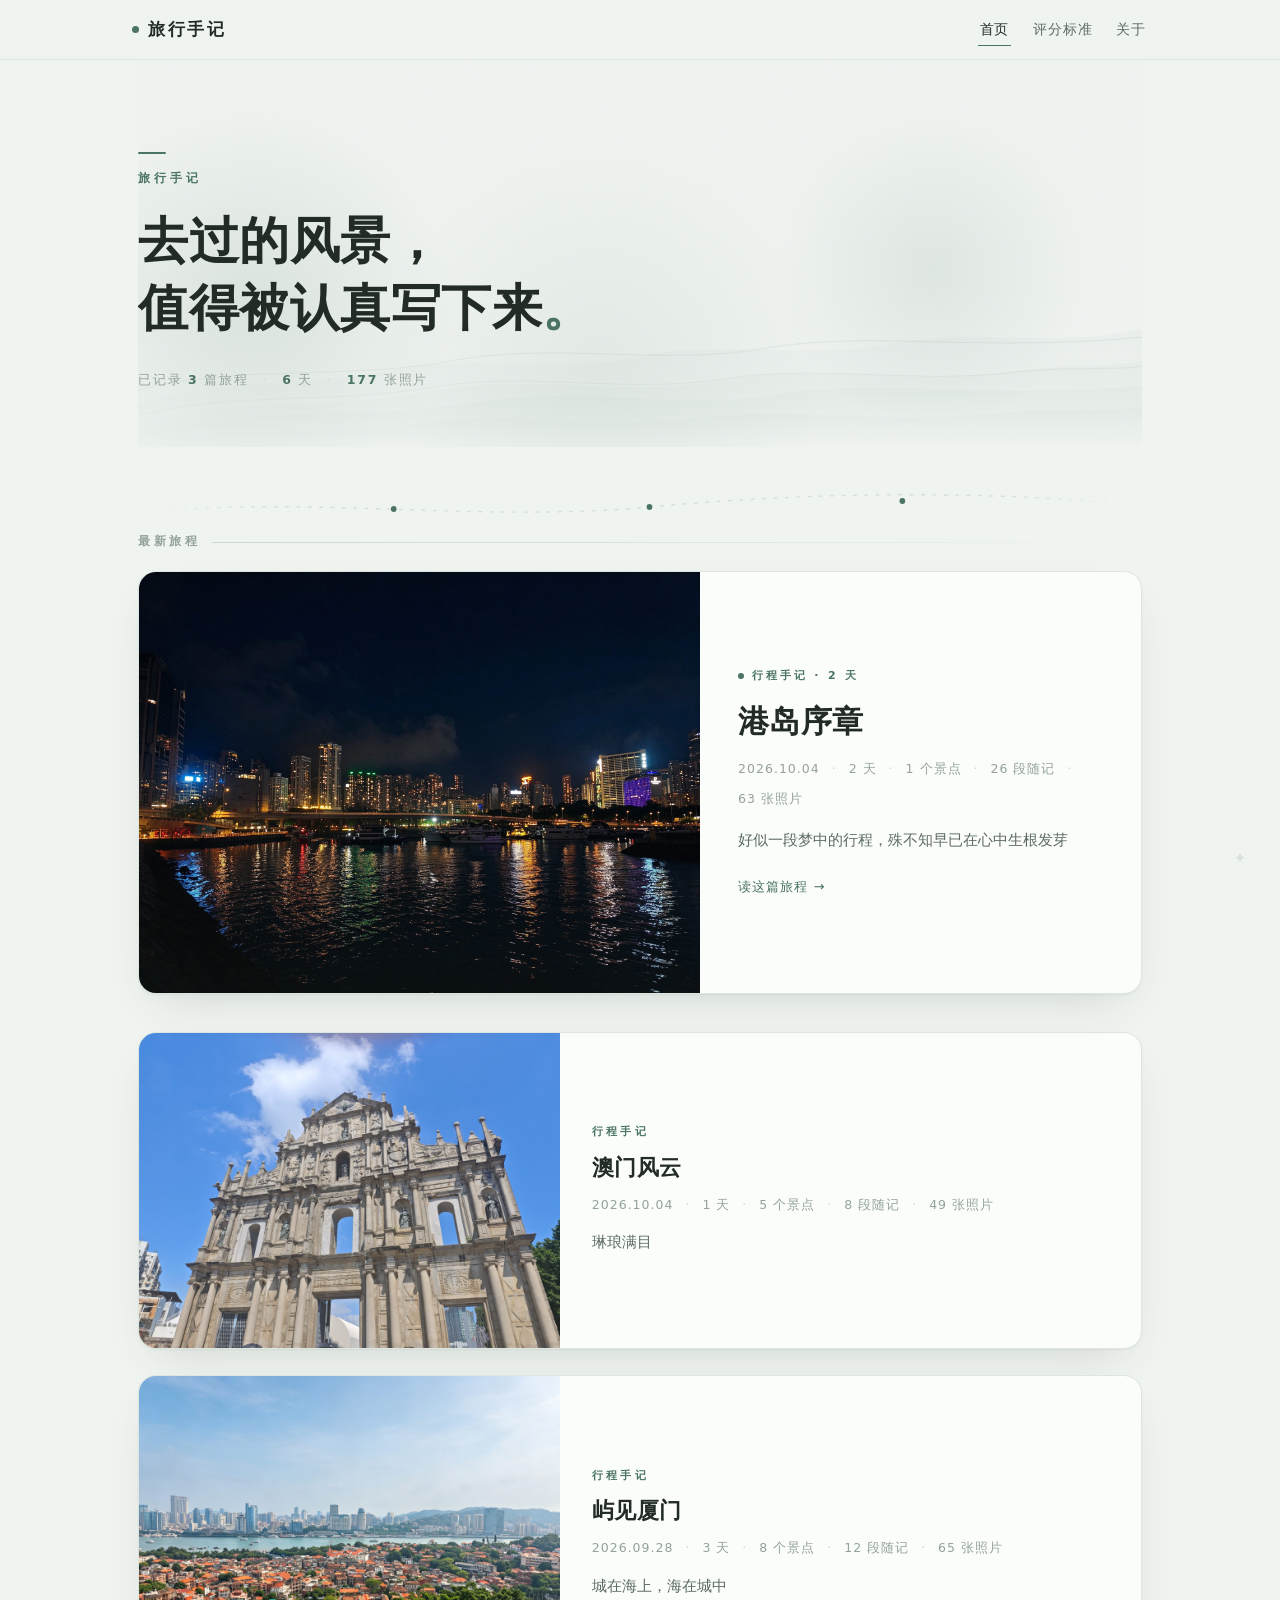
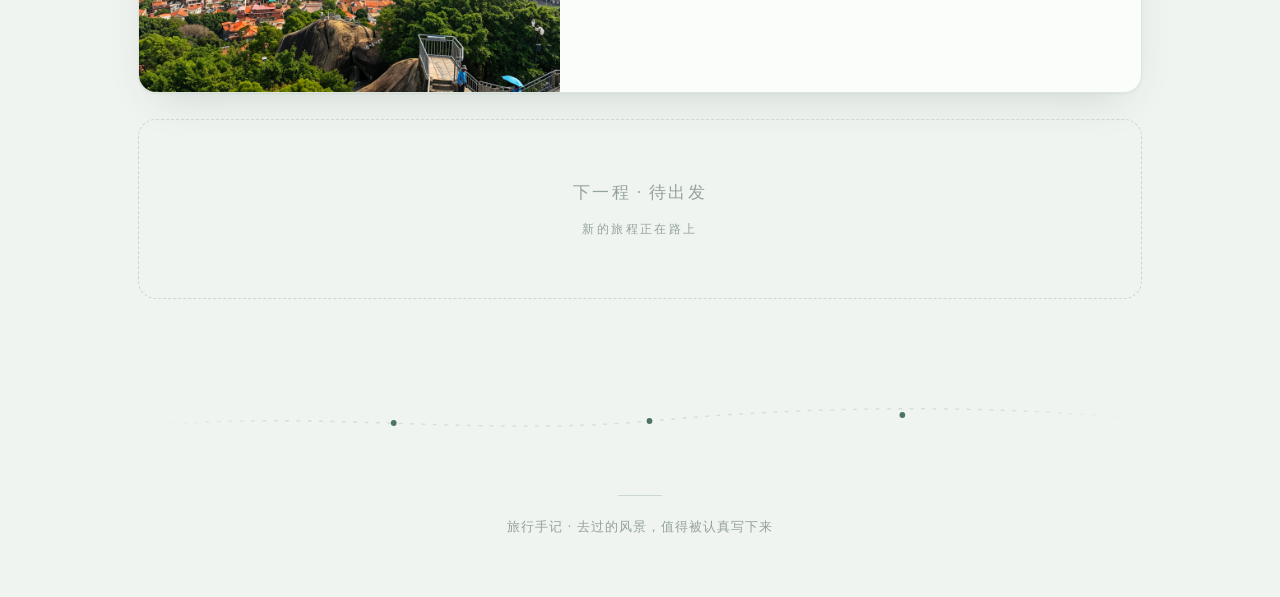
==== commit 5cfc14e7: "Site updated: 2026-10-05 22:43:05" ====
--- a/index.html
+++ b/index.html
@@ -5,7 +5,7 @@
   <meta name="viewport" content="width=device-width, initial-scale=1">
   <title>旅行手记 · 去过的风景，值得被认真写下来</title>
   
-  <link rel="stylesheet" href="/css/style.css?v=mutfhmec">
+  <link rel="stylesheet" href="/css/style.css?v=muvd0e03">
 <meta name="generator" content="Hexo 7.3.0"></head>
 <body>
 
@@ -151,6 +151,44 @@
 </div>
 
 
+
+<a class="diary-dot" href="#diary" aria-label="日记">✦</a>
+<div class="aside-overlay" id="diary" role="dialog" aria-modal="true" aria-label="日记">
+  <a class="aside-backdrop" href="#" aria-label="关闭" tabindex="-1"></a>
+  <div class="aside-card">
+    <a class="aside-close" href="#" aria-label="关闭">✕</a>
+    <p class="aside-kicker diary-kicker">✦</p>
+    <div class="aside-body">
+      
+      <div class="diary-entry">
+        <p class="diary-date">2026.10.05</p>
+        
+        <p>浏览器里新加的一条（测试）</p>
+        
+      </div>
+      
+      <div class="diary-entry">
+        <p class="diary-date">2026.10.04</p>
+        
+        <p>测试条目：新的靠前</p>
+        
+        <p>第二段换行</p>
+        
+      </div>
+      
+      <div class="diary-entry">
+        <p class="diary-date">2026.09.28</p>
+        
+        <p>测试条目：旧的一条</p>
+        
+      </div>
+      
+    </div>
+  </div>
+</div>
+
+
+
   <footer class="footer">
     <div class="line"></div>
     旅行手记 · 去过的风景，值得被认真写下来
@@ -159,8 +197,9 @@
 
 <noscript><p style="text-align:center;color:#94A39A;font-size:13px">开启 JavaScript 后，可展开卡片里的多图缩略图条。</p></noscript>
 
-<script src="/js/spot.js?v=mutfhmec" defer></script>
-<script src="/js/home.js?v=mutfhmec" defer></script>
-
+<script src="/js/spot.js?v=muvd0e03" defer></script>
+<script src="/js/home.js?v=muvd0e03" defer></script>
+
+<script src="/js/aside.js?v=muvd0e03" defer></script>
 </body>
 </html>
--- a/css/style.css
+++ b/css/style.css
@@ -380,7 +380,7 @@
   padding: 22px; background: rgba(12, 15, 13, .92);
 }
 .aside-overlay:target { display: flex; animation: lbIn .2s ease; }
-html:has(#aside:target) { overflow: hidden; }
+html:has(#aside:target), html:has(#diary:target) { overflow: hidden; }
 .aside-backdrop { position: absolute; inset: 0; cursor: default; }
 .aside-card {
   position: relative; z-index: 1;
@@ -406,5 +406,22 @@
   .aside-overlay { padding: 14px; }
   .aside-card { padding: 30px 24px 34px; }
 }
+
+/* ================= 首页日记 · 悬浮小点与条目 ================= */
+.diary-dot {
+  position: fixed; right: 20px; bottom: calc(22px + env(safe-area-inset-bottom, 0px)); z-index: 90;
+  width: 40px; height: 40px; display: flex; align-items: center; justify-content: center;
+  font-size: 15px; line-height: 1; color: var(--ink-faint); text-decoration: none;
+  opacity: .25; transition: opacity .25s, transform .25s, color .25s;
+}
+.diary-dot:hover { opacity: .9; color: var(--accent); transform: translateY(-2px); }
+.diary-dot:focus-visible { opacity: 1; outline: 2px solid var(--accent); outline-offset: 2px; border-radius: 50%; }
+.diary-kicker { font-size: 15px; letter-spacing: 0; }
+.diary-entry { margin: 0 0 26px; }
+.diary-entry:last-child { margin-bottom: 0; }
+.aside-body .diary-date { margin: 0 0 10px; font-size: 12px; letter-spacing: .18em; color: var(--ink-faint); }
+@media (max-width: 560px) {
+  .diary-dot { right: 12px; bottom: calc(14px + env(safe-area-inset-bottom, 0px)); }
+}
 .footer { margin: 54px 0 58px; text-align: center; font-size: 12.5px; letter-spacing: .08em; color: var(--ink-faint); }
 .footer .line { width: 44px; height: 1px; background: var(--line-strong); margin: 0 auto 20px; }
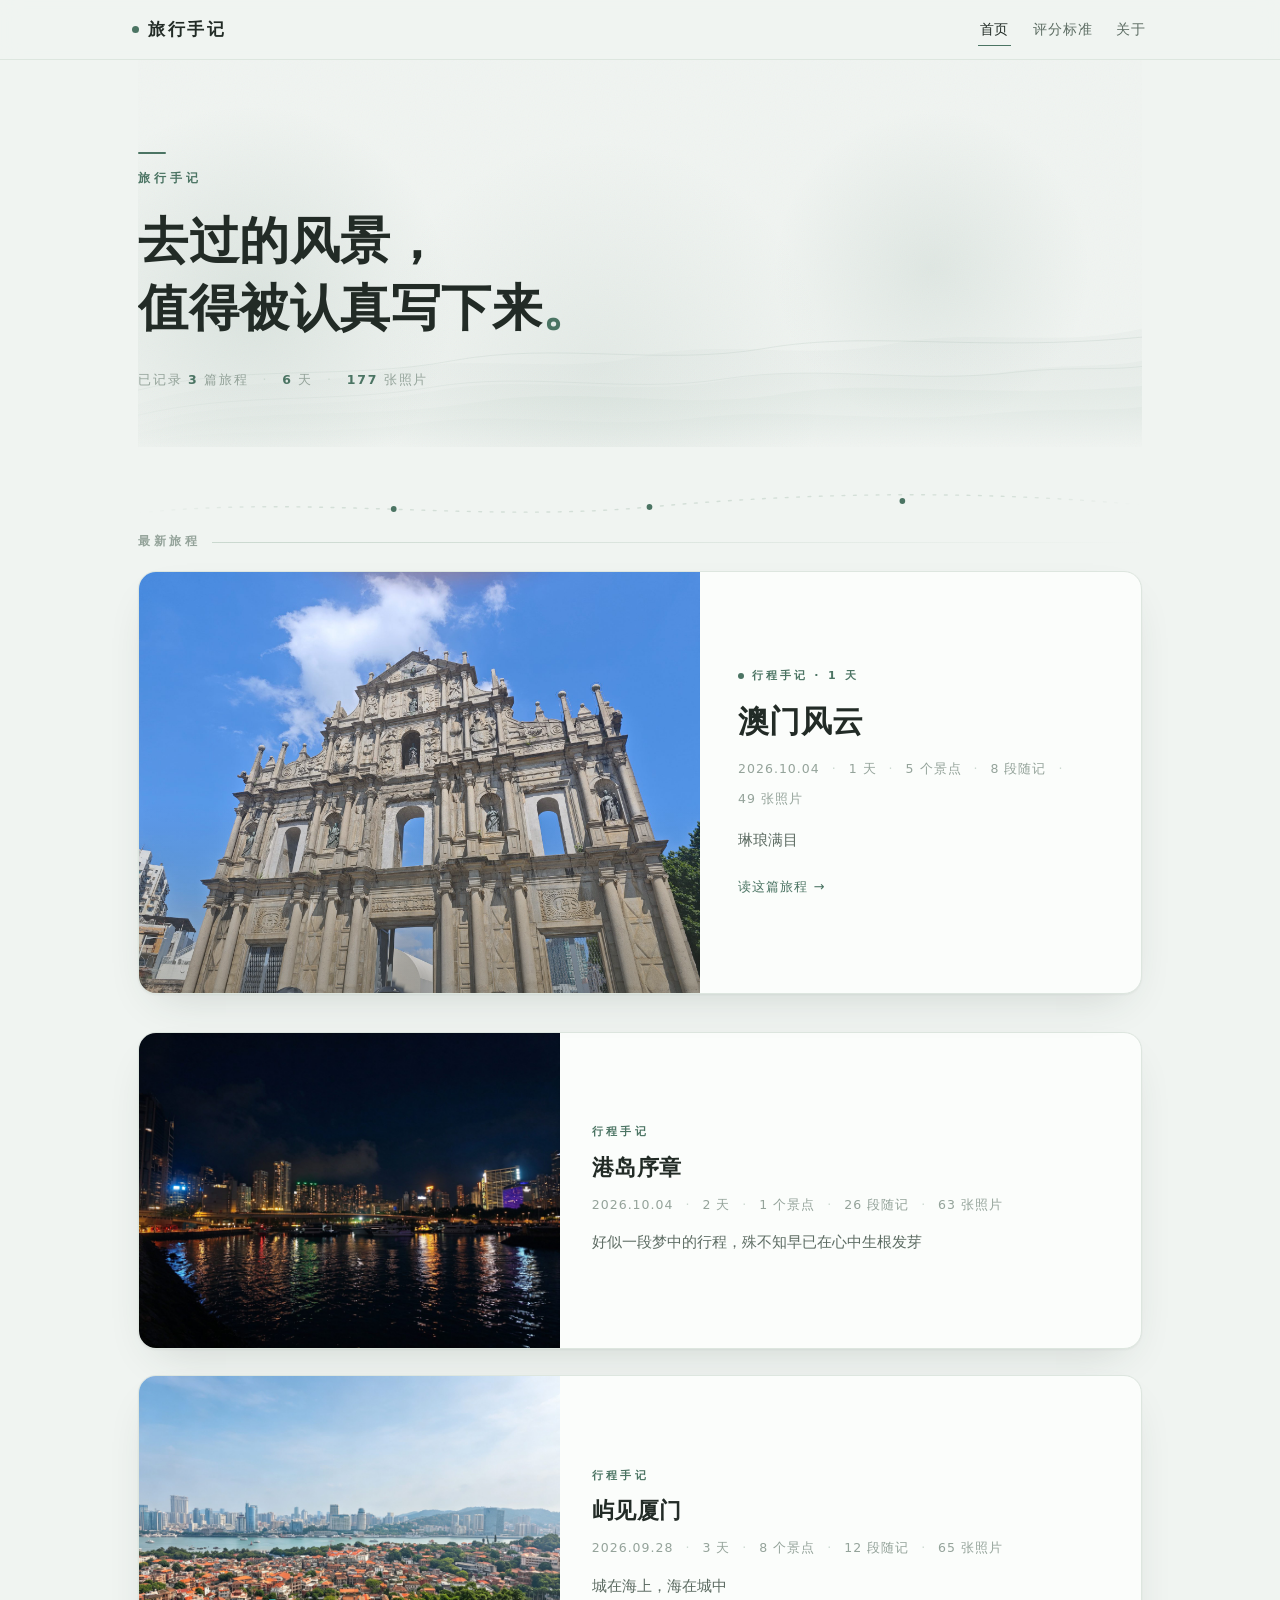
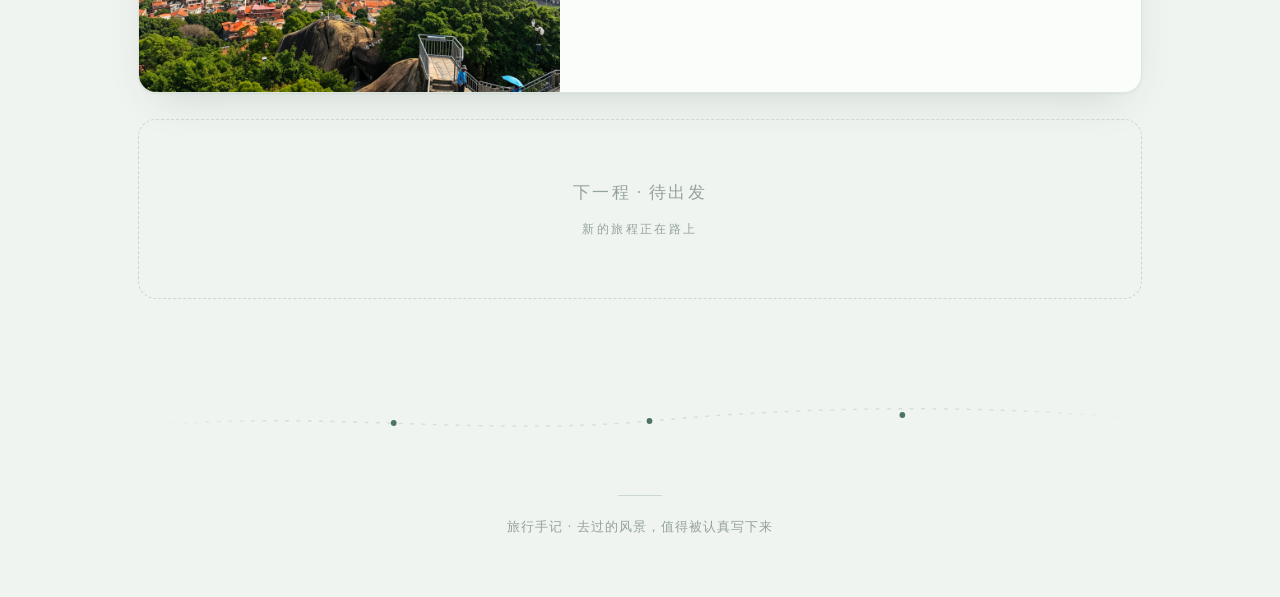
==== commit b897199d: "Site updated: 2026-10-05 22:46:19" ====
--- a/index.html
+++ b/index.html
@@ -5,7 +5,7 @@
   <meta name="viewport" content="width=device-width, initial-scale=1">
   <title>旅行手记 · 去过的风景，值得被认真写下来</title>
   
-  <link rel="stylesheet" href="/css/style.css?v=muvd0e03">
+  <link rel="stylesheet" href="/css/style.css?v=muvd4jny">
 <meta name="generator" content="Hexo 7.3.0"></head>
 <body>
 
@@ -71,22 +71,22 @@
 
 <div class="sec-label"><span class="t">最新旅程</span><span class="l"></span></div>
 
-<a class="featured reveal" href="/2026/10/04/trip-20261004/">
+<a class="featured reveal" href="/2026/10/04/trip-20261004-macau/">
   <div class="f-photo">
-    <img src="/images/trip-20261004/37.jpg" alt="没想到酒店旁边有这么一个公园，无心之举，就像桃花源中一样惊喜，之后的每一次想起此" loading="lazy">
+    <img src="/images/trip-20261004-macau/07.jpg" alt="大三巴牌坊+大炮台" loading="lazy">
     <div class="f-shade"></div>
   </div>
   <div class="f-body">
-    <span class="f-tag">行程手记 · 2 天</span>
-    <h2 class="f-title">港岛序章</h2>
+    <span class="f-tag">行程手记 · 1 天</span>
+    <h2 class="f-title">澳门风云</h2>
     <p class="f-meta">
       <span>2026.10.04</span>
-      <span class="sep">·</span><span>2 天</span>
-      <span class="sep">·</span><span>1 个景点</span>
-      <span class="sep">·</span><span>26 段随记</span>
-      <span class="sep">·</span><span>63 张照片</span>
+      <span class="sep">·</span><span>1 天</span>
+      <span class="sep">·</span><span>5 个景点</span>
+      <span class="sep">·</span><span>8 段随记</span>
+      <span class="sep">·</span><span>49 张照片</span>
     </p>
-    <p class="f-lead">好似一段梦中的行程，殊不知早已在心中生根发芽</p>
+    <p class="f-lead">琳琅满目</p>
     <span class="f-more">读这篇旅程 →</span>
   </div>
 </a>
@@ -94,21 +94,21 @@
 
 <section class="feed">
   
-    <a class="post-item reveal" href="/2026/10/04/trip-20261004-macau/">
+    <a class="post-item reveal" href="/2026/10/04/trip-20261004/">
       
-        <div class="pi-photo"><img src="/images/trip-20261004-macau/07.jpg" alt="大三巴牌坊+大炮台" loading="lazy"></div>
+        <div class="pi-photo"><img src="/images/trip-20261004/37.jpg" alt="没想到酒店旁边有这么一个公园，无心之举，就像桃花源中一样惊喜，之后的每一次想起此" loading="lazy"></div>
       
       <div class="pi-body">
         <p class="pi-kicker">行程手记</p>
-        <h2 class="pi-title">澳门风云</h2>
+        <h2 class="pi-title">港岛序章</h2>
         <p class="pi-meta">
           <span>2026.10.04</span>
-          <span class="sep">·</span><span>1 天</span>
-          <span class="sep">·</span><span>5 个景点</span>
-          <span class="sep">·</span><span>8 段随记</span>
-          <span class="sep">·</span><span>49 张照片</span>
+          <span class="sep">·</span><span>2 天</span>
+          <span class="sep">·</span><span>1 个景点</span>
+          <span class="sep">·</span><span>26 段随记</span>
+          <span class="sep">·</span><span>63 张照片</span>
         </p>
-        <p class="pi-lead">琳琅满目</p>
+        <p class="pi-lead">好似一段梦中的行程，殊不知早已在心中生根发芽</p>
       </div>
     </a>
   
@@ -152,41 +152,6 @@
 
 
 
-<a class="diary-dot" href="#diary" aria-label="日记">✦</a>
-<div class="aside-overlay" id="diary" role="dialog" aria-modal="true" aria-label="日记">
-  <a class="aside-backdrop" href="#" aria-label="关闭" tabindex="-1"></a>
-  <div class="aside-card">
-    <a class="aside-close" href="#" aria-label="关闭">✕</a>
-    <p class="aside-kicker diary-kicker">✦</p>
-    <div class="aside-body">
-      
-      <div class="diary-entry">
-        <p class="diary-date">2026.10.05</p>
-        
-        <p>浏览器里新加的一条（测试）</p>
-        
-      </div>
-      
-      <div class="diary-entry">
-        <p class="diary-date">2026.10.04</p>
-        
-        <p>测试条目：新的靠前</p>
-        
-        <p>第二段换行</p>
-        
-      </div>
-      
-      <div class="diary-entry">
-        <p class="diary-date">2026.09.28</p>
-        
-        <p>测试条目：旧的一条</p>
-        
-      </div>
-      
-    </div>
-  </div>
-</div>
-
 
 
   <footer class="footer">
@@ -197,9 +162,9 @@
 
 <noscript><p style="text-align:center;color:#94A39A;font-size:13px">开启 JavaScript 后，可展开卡片里的多图缩略图条。</p></noscript>
 
-<script src="/js/spot.js?v=muvd0e03" defer></script>
-<script src="/js/home.js?v=muvd0e03" defer></script>
+<script src="/js/spot.js?v=muvd4jny" defer></script>
+<script src="/js/home.js?v=muvd4jny" defer></script>
 
-<script src="/js/aside.js?v=muvd0e03" defer></script>
+
 </body>
 </html>
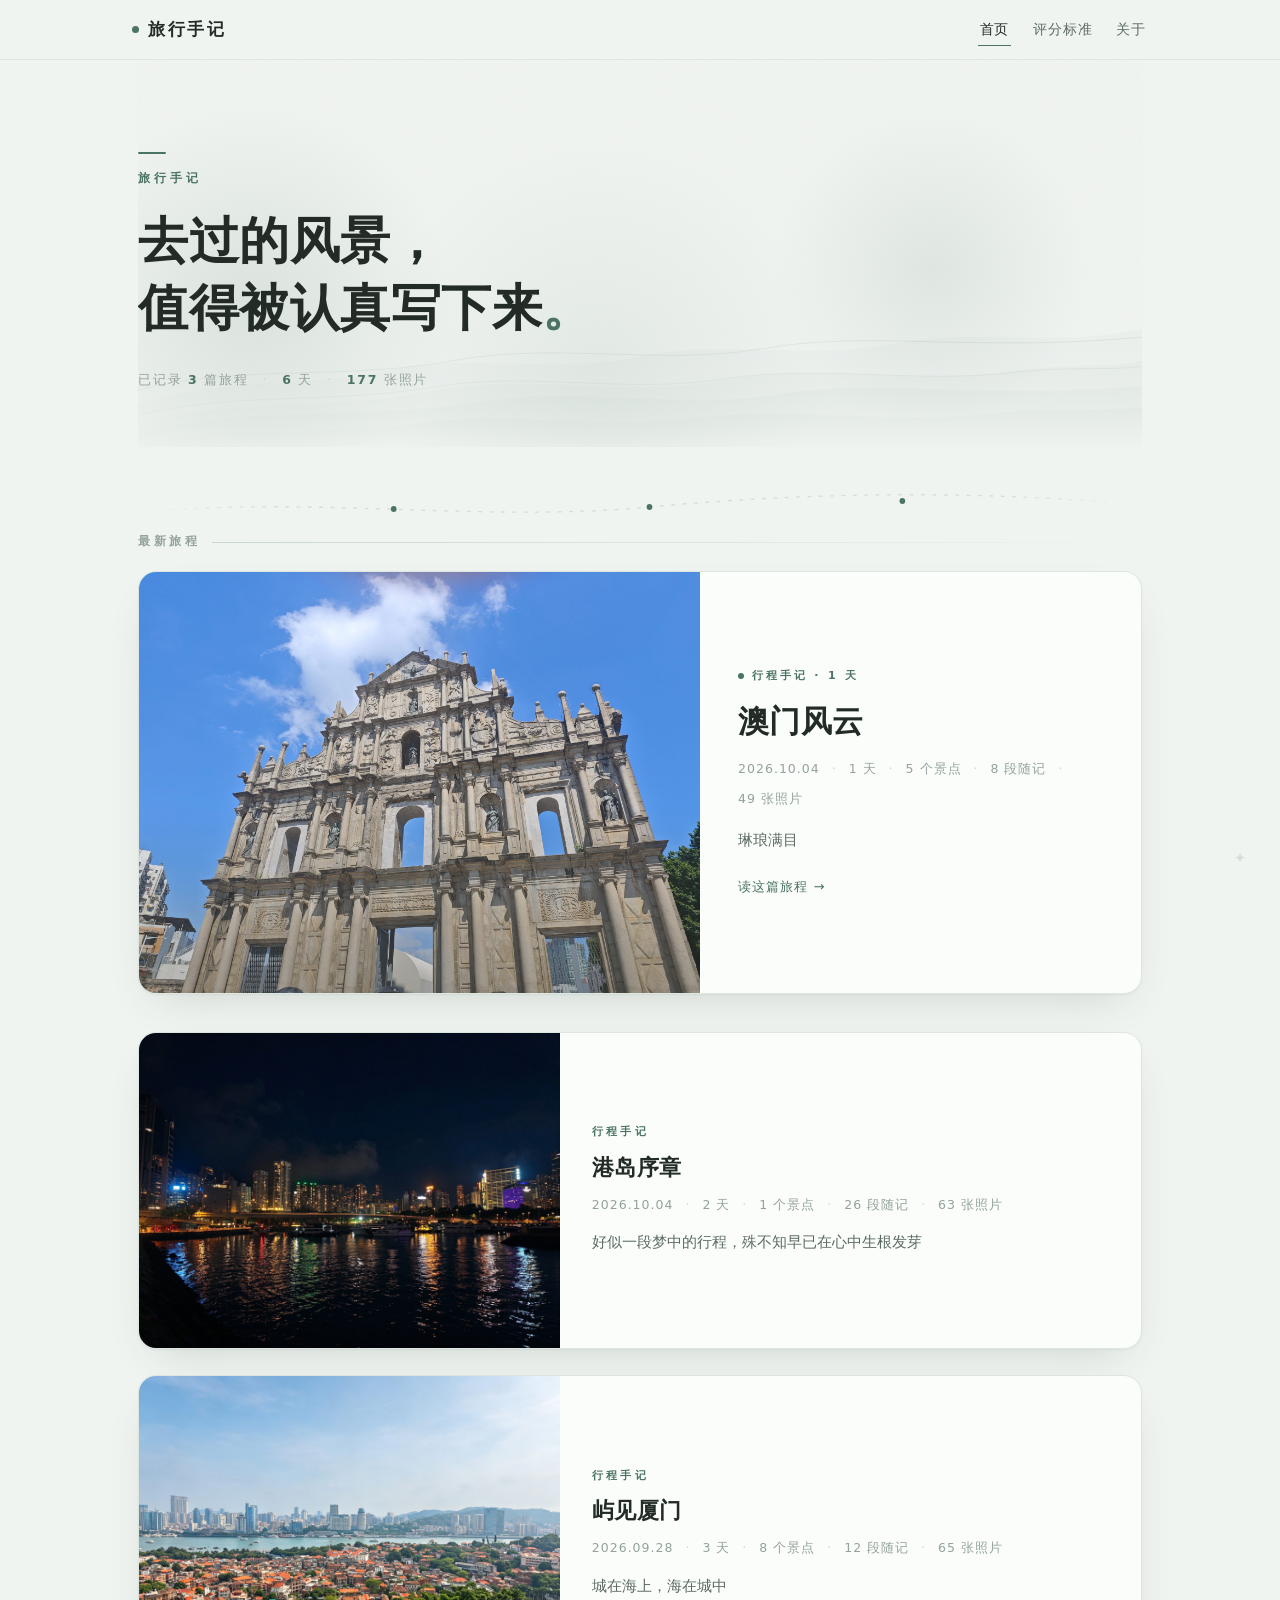
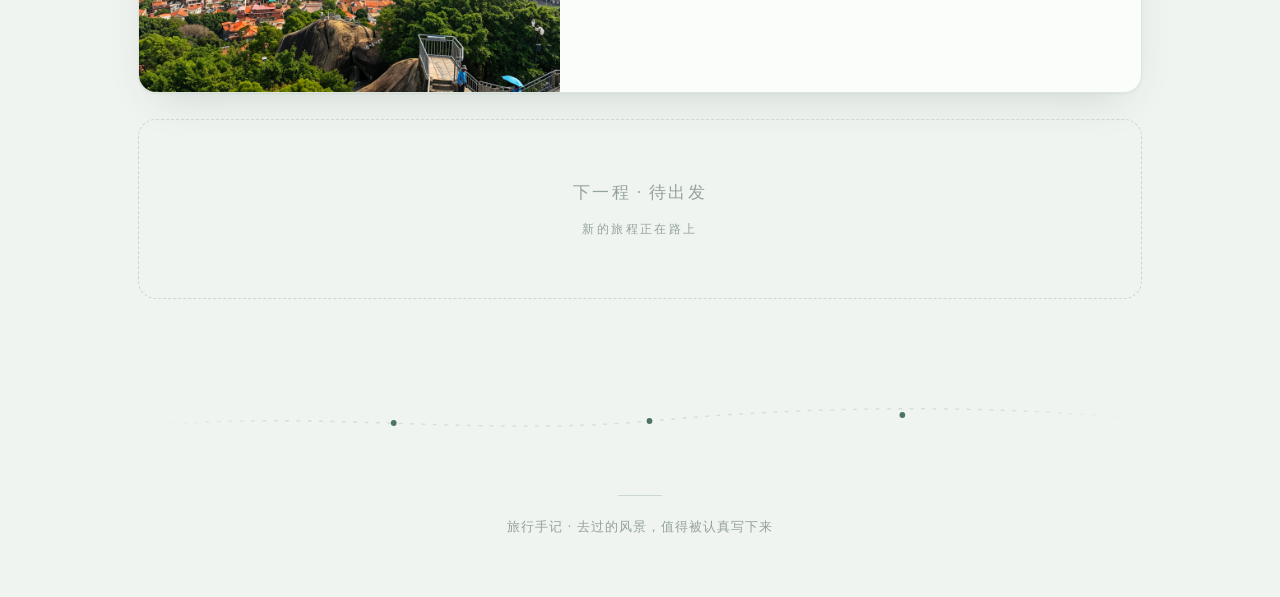
==== commit 13bf34f6: "Site updated: 2026-10-05 23:12:03" ====
--- a/index.html
+++ b/index.html
@@ -5,7 +5,7 @@
   <meta name="viewport" content="width=device-width, initial-scale=1">
   <title>旅行手记 · 去过的风景，值得被认真写下来</title>
   
-  <link rel="stylesheet" href="/css/style.css?v=muvd4jny">
+  <link rel="stylesheet" href="/css/style.css?v=muve1n6c">
 <meta name="generator" content="Hexo 7.3.0"></head>
 <body>
 
@@ -152,6 +152,25 @@
 
 
 
+<a class="diary-dot" href="#diary" aria-label="日记">✦</a>
+<div class="aside-overlay" id="diary" role="dialog" aria-modal="true" aria-label="日记">
+  <a class="aside-backdrop" href="#" aria-label="关闭" tabindex="-1"></a>
+  <div class="aside-card">
+    <a class="aside-close" href="#" aria-label="关闭">✕</a>
+    <p class="aside-kicker diary-kicker">✦</p>
+    <div class="aside-body">
+      
+      <div class="diary-entry">
+        <p class="diary-date">2026.10.05 23:11</p>
+        
+        <p>今天</p>
+        
+      </div>
+      
+    </div>
+  </div>
+</div>
+
 
 
   <footer class="footer">
@@ -162,9 +181,9 @@
 
 <noscript><p style="text-align:center;color:#94A39A;font-size:13px">开启 JavaScript 后，可展开卡片里的多图缩略图条。</p></noscript>
 
-<script src="/js/spot.js?v=muvd4jny" defer></script>
-<script src="/js/home.js?v=muvd4jny" defer></script>
+<script src="/js/spot.js?v=muve1n6c" defer></script>
+<script src="/js/home.js?v=muve1n6c" defer></script>
 
-
+<script src="/js/aside.js?v=muve1n6c" defer></script>
 </body>
 </html>
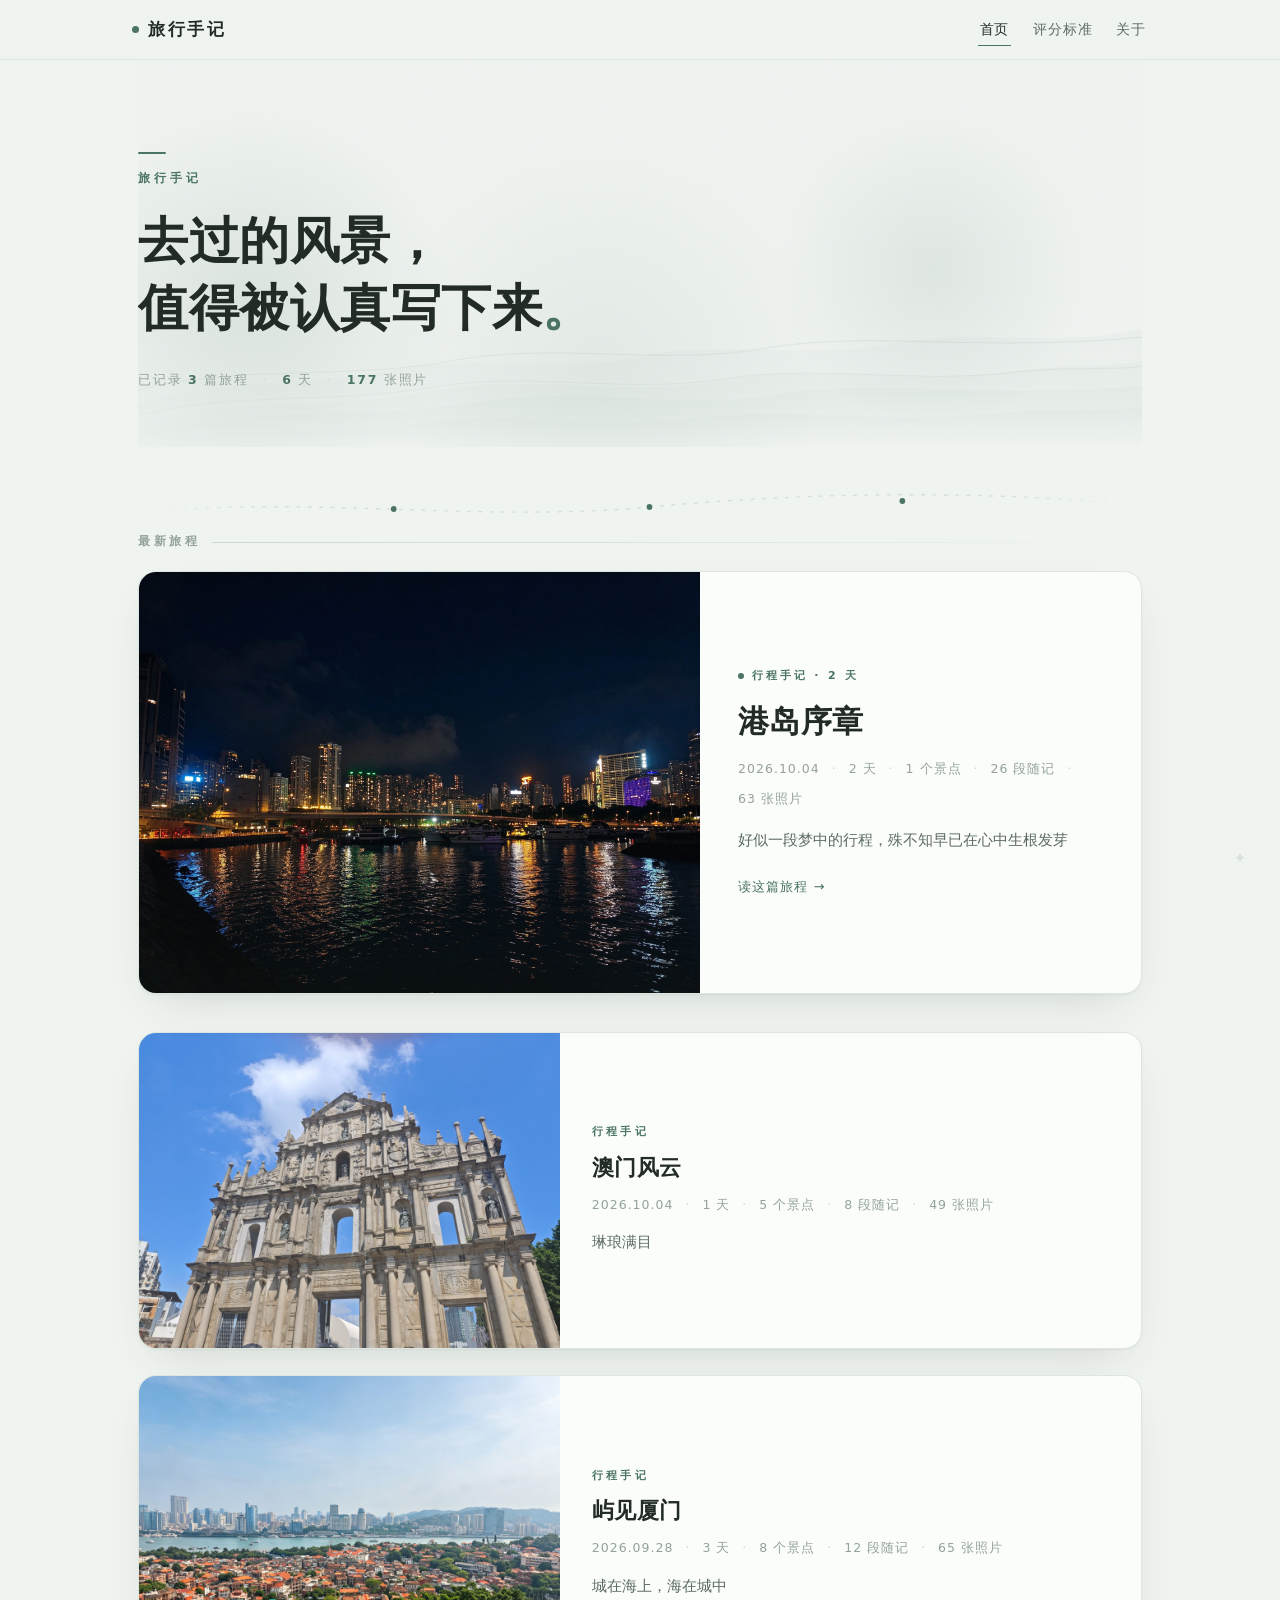
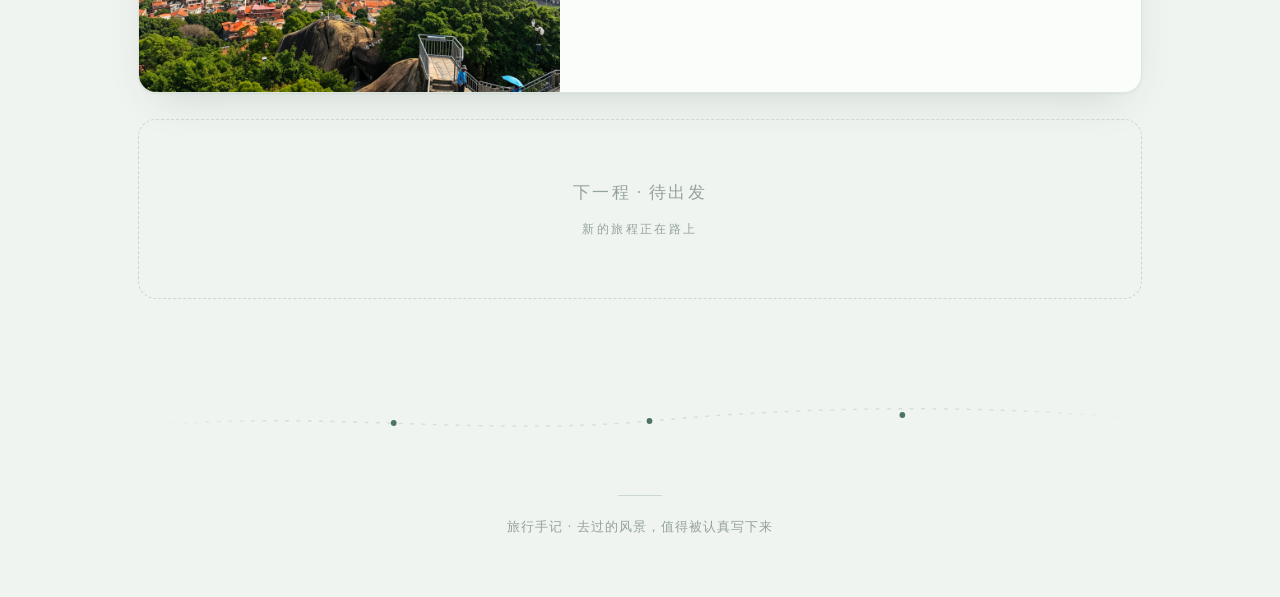
==== commit e8a3c01c: "Site updated: 2026-10-06 09:21:29" ====
--- a/index.html
+++ b/index.html
@@ -5,7 +5,7 @@
   <meta name="viewport" content="width=device-width, initial-scale=1">
   <title>旅行手记 · 去过的风景，值得被认真写下来</title>
   
-  <link rel="stylesheet" href="/css/style.css?v=muve1n6c">
+  <link rel="stylesheet" href="/css/style.css?v=muvztdu1">
 <meta name="generator" content="Hexo 7.3.0"></head>
 <body>
 
@@ -71,22 +71,22 @@
 
 <div class="sec-label"><span class="t">最新旅程</span><span class="l"></span></div>
 
-<a class="featured reveal" href="/2026/10/04/trip-20261004-macau/">
+<a class="featured reveal" href="/2026/10/04/trip-20261004/">
   <div class="f-photo">
-    <img src="/images/trip-20261004-macau/07.jpg" alt="大三巴牌坊+大炮台" loading="lazy">
+    <img src="/images/trip-20261004/37.jpg" alt="没想到酒店旁边有这么一个公园，无心之举，就像桃花源中一样惊喜，之后的每一次想起此" loading="lazy">
     <div class="f-shade"></div>
   </div>
   <div class="f-body">
-    <span class="f-tag">行程手记 · 1 天</span>
-    <h2 class="f-title">澳门风云</h2>
+    <span class="f-tag">行程手记 · 2 天</span>
+    <h2 class="f-title">港岛序章</h2>
     <p class="f-meta">
       <span>2026.10.04</span>
-      <span class="sep">·</span><span>1 天</span>
-      <span class="sep">·</span><span>5 个景点</span>
-      <span class="sep">·</span><span>8 段随记</span>
-      <span class="sep">·</span><span>49 张照片</span>
+      <span class="sep">·</span><span>2 天</span>
+      <span class="sep">·</span><span>1 个景点</span>
+      <span class="sep">·</span><span>26 段随记</span>
+      <span class="sep">·</span><span>63 张照片</span>
     </p>
-    <p class="f-lead">琳琅满目</p>
+    <p class="f-lead">好似一段梦中的行程，殊不知早已在心中生根发芽</p>
     <span class="f-more">读这篇旅程 →</span>
   </div>
 </a>
@@ -94,21 +94,21 @@
 
 <section class="feed">
   
-    <a class="post-item reveal" href="/2026/10/04/trip-20261004/">
+    <a class="post-item reveal" href="/2026/10/04/trip-20261004-macau/">
       
-        <div class="pi-photo"><img src="/images/trip-20261004/37.jpg" alt="没想到酒店旁边有这么一个公园，无心之举，就像桃花源中一样惊喜，之后的每一次想起此" loading="lazy"></div>
+        <div class="pi-photo"><img src="/images/trip-20261004-macau/07.jpg" alt="大三巴牌坊+大炮台" loading="lazy"></div>
       
       <div class="pi-body">
         <p class="pi-kicker">行程手记</p>
-        <h2 class="pi-title">港岛序章</h2>
+        <h2 class="pi-title">澳门风云</h2>
         <p class="pi-meta">
           <span>2026.10.04</span>
-          <span class="sep">·</span><span>2 天</span>
-          <span class="sep">·</span><span>1 个景点</span>
-          <span class="sep">·</span><span>26 段随记</span>
-          <span class="sep">·</span><span>63 张照片</span>
+          <span class="sep">·</span><span>1 天</span>
+          <span class="sep">·</span><span>5 个景点</span>
+          <span class="sep">·</span><span>8 段随记</span>
+          <span class="sep">·</span><span>49 张照片</span>
         </p>
-        <p class="pi-lead">好似一段梦中的行程，殊不知早已在心中生根发芽</p>
+        <p class="pi-lead">琳琅满目</p>
       </div>
     </a>
   
@@ -161,9 +161,9 @@
     <div class="aside-body">
       
       <div class="diary-entry">
-        <p class="diary-date">2026.10.05 23:11</p>
+        <p class="diary-date">2026.10.06 09:12</p>
         
-        <p>今天</p>
+        <p>今天jjj</p>
         
       </div>
       
@@ -181,9 +181,9 @@
 
 <noscript><p style="text-align:center;color:#94A39A;font-size:13px">开启 JavaScript 后，可展开卡片里的多图缩略图条。</p></noscript>
 
-<script src="/js/spot.js?v=muve1n6c" defer></script>
-<script src="/js/home.js?v=muve1n6c" defer></script>
+<script src="/js/spot.js?v=muvztdu1" defer></script>
+<script src="/js/home.js?v=muvztdu1" defer></script>
 
-<script src="/js/aside.js?v=muve1n6c" defer></script>
+<script src="/js/aside.js?v=muvztdu1" defer></script>
 </body>
 </html>
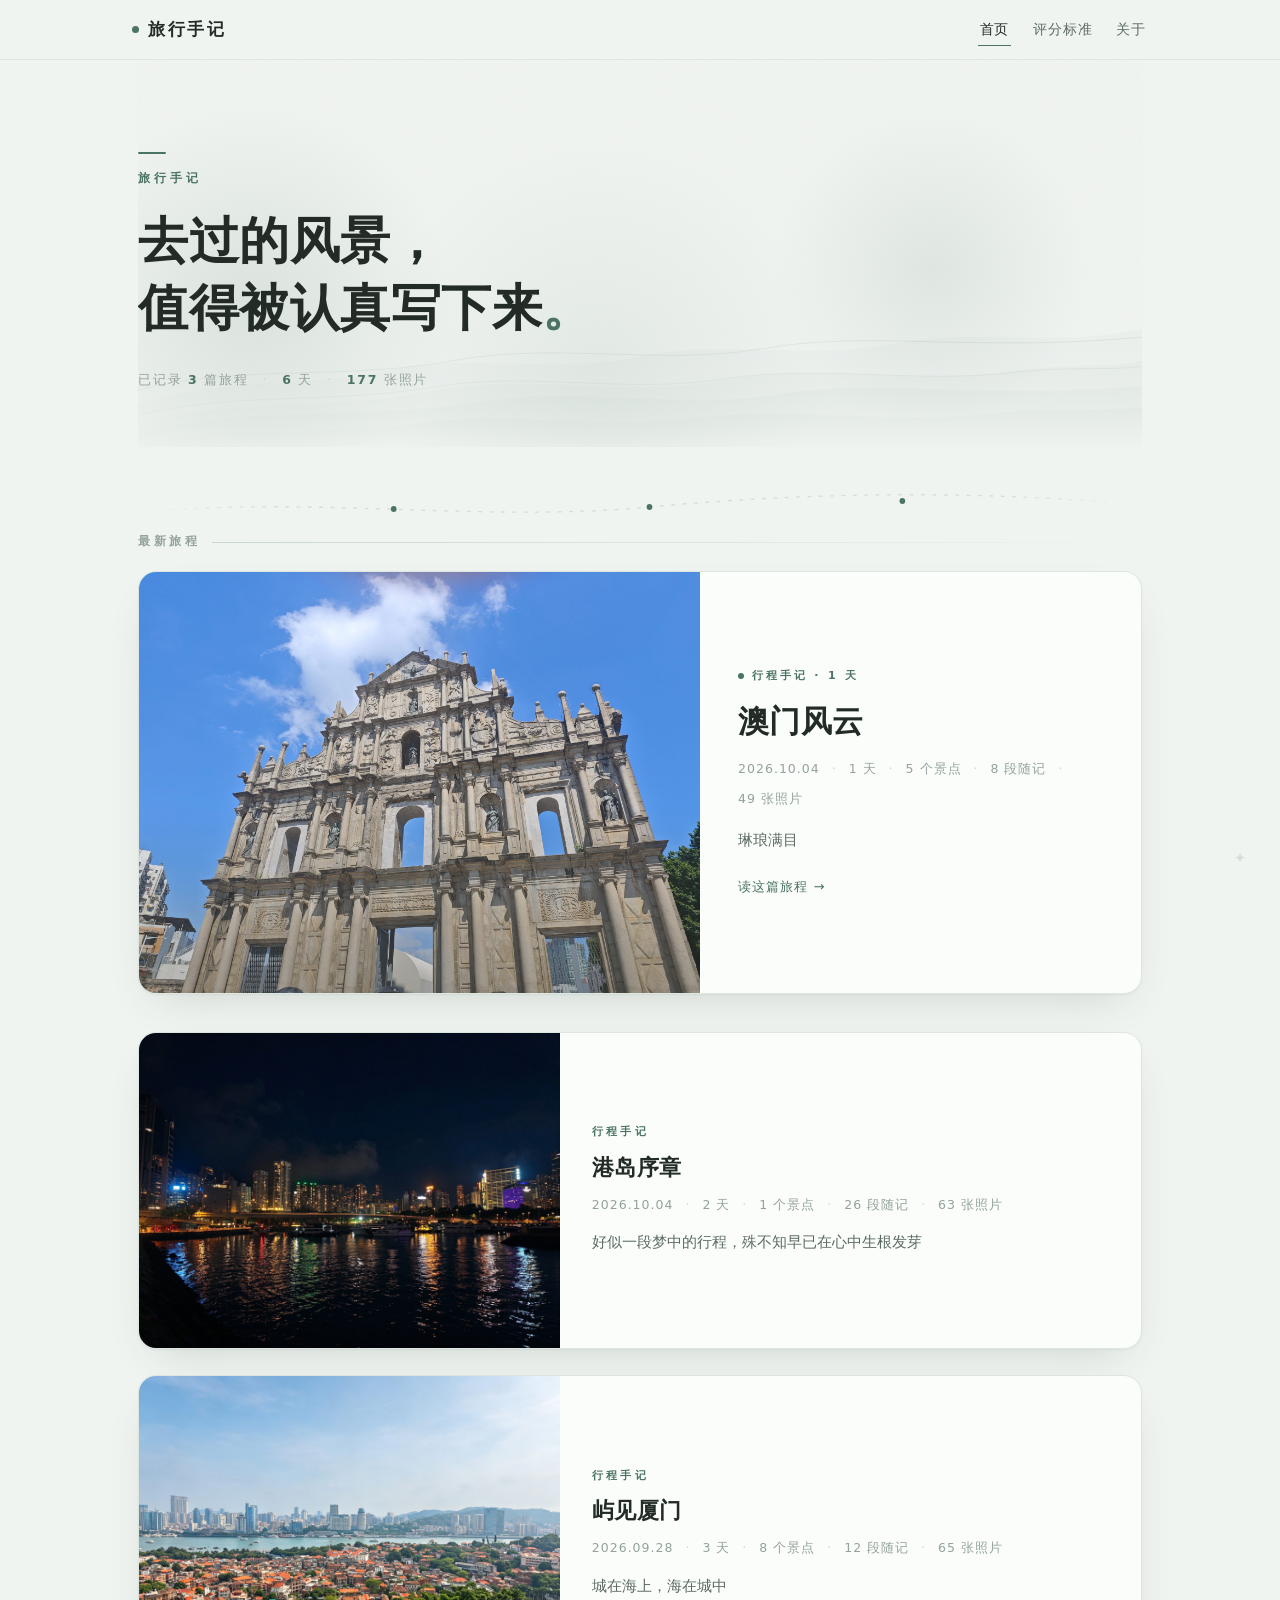
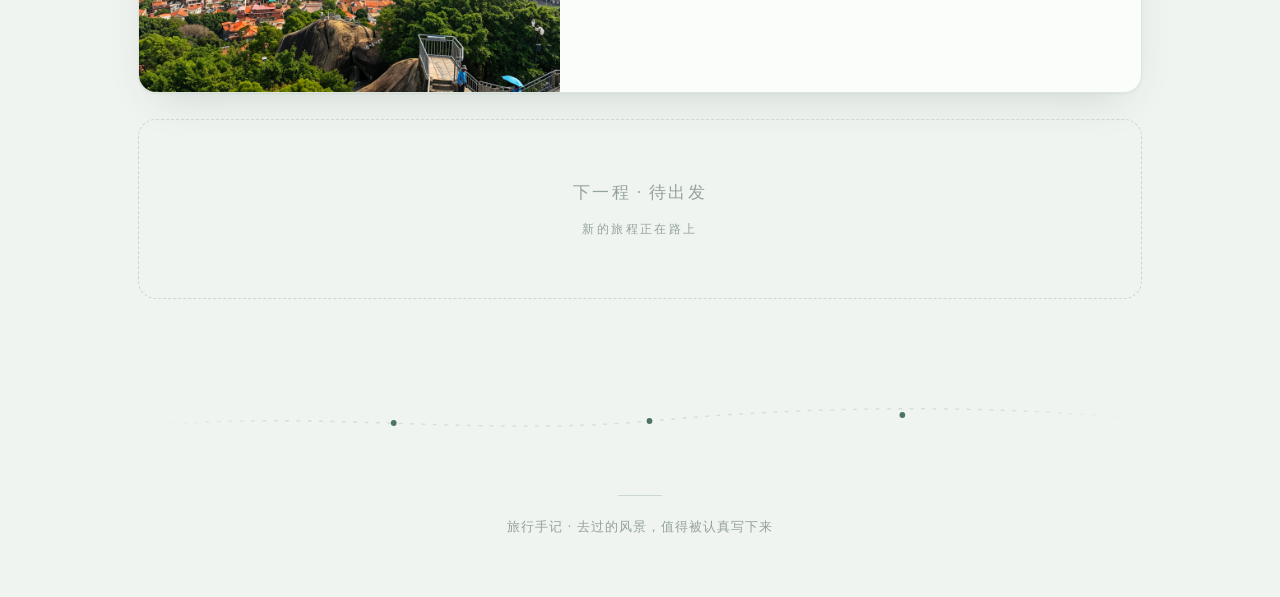
==== commit 12bbb3ca: "Site updated: 2026-10-06 10:12:39" ====
--- a/index.html
+++ b/index.html
@@ -5,7 +5,7 @@
   <meta name="viewport" content="width=device-width, initial-scale=1">
   <title>旅行手记 · 去过的风景，值得被认真写下来</title>
   
-  <link rel="stylesheet" href="/css/style.css?v=muvztdu1">
+  <link rel="stylesheet" href="/css/style.css?v=muw1n6n5">
 <meta name="generator" content="Hexo 7.3.0"></head>
 <body>
 
@@ -71,22 +71,22 @@
 
 <div class="sec-label"><span class="t">最新旅程</span><span class="l"></span></div>
 
-<a class="featured reveal" href="/2026/10/04/trip-20261004/">
+<a class="featured reveal" href="/2026/10/04/trip-20261004-macau/">
   <div class="f-photo">
-    <img src="/images/trip-20261004/37.jpg" alt="没想到酒店旁边有这么一个公园，无心之举，就像桃花源中一样惊喜，之后的每一次想起此" loading="lazy">
+    <img src="/images/trip-20261004-macau/07.jpg" alt="大三巴牌坊+大炮台" loading="lazy">
     <div class="f-shade"></div>
   </div>
   <div class="f-body">
-    <span class="f-tag">行程手记 · 2 天</span>
-    <h2 class="f-title">港岛序章</h2>
+    <span class="f-tag">行程手记 · 1 天</span>
+    <h2 class="f-title">澳门风云</h2>
     <p class="f-meta">
       <span>2026.10.04</span>
-      <span class="sep">·</span><span>2 天</span>
-      <span class="sep">·</span><span>1 个景点</span>
-      <span class="sep">·</span><span>26 段随记</span>
-      <span class="sep">·</span><span>63 张照片</span>
+      <span class="sep">·</span><span>1 天</span>
+      <span class="sep">·</span><span>5 个景点</span>
+      <span class="sep">·</span><span>8 段随记</span>
+      <span class="sep">·</span><span>49 张照片</span>
     </p>
-    <p class="f-lead">好似一段梦中的行程，殊不知早已在心中生根发芽</p>
+    <p class="f-lead">琳琅满目</p>
     <span class="f-more">读这篇旅程 →</span>
   </div>
 </a>
@@ -94,21 +94,21 @@
 
 <section class="feed">
   
-    <a class="post-item reveal" href="/2026/10/04/trip-20261004-macau/">
+    <a class="post-item reveal" href="/2026/10/04/trip-20261004/">
       
-        <div class="pi-photo"><img src="/images/trip-20261004-macau/07.jpg" alt="大三巴牌坊+大炮台" loading="lazy"></div>
+        <div class="pi-photo"><img src="/images/trip-20261004/37.jpg" alt="没想到酒店旁边有这么一个公园，无心之举，就像桃花源中一样惊喜，之后的每一次想起此" loading="lazy"></div>
       
       <div class="pi-body">
         <p class="pi-kicker">行程手记</p>
-        <h2 class="pi-title">澳门风云</h2>
+        <h2 class="pi-title">港岛序章</h2>
         <p class="pi-meta">
           <span>2026.10.04</span>
-          <span class="sep">·</span><span>1 天</span>
-          <span class="sep">·</span><span>5 个景点</span>
-          <span class="sep">·</span><span>8 段随记</span>
-          <span class="sep">·</span><span>49 张照片</span>
+          <span class="sep">·</span><span>2 天</span>
+          <span class="sep">·</span><span>1 个景点</span>
+          <span class="sep">·</span><span>26 段随记</span>
+          <span class="sep">·</span><span>63 张照片</span>
         </p>
-        <p class="pi-lead">琳琅满目</p>
+        <p class="pi-lead">好似一段梦中的行程，殊不知早已在心中生根发芽</p>
       </div>
     </a>
   
@@ -160,12 +160,14 @@
     <p class="aside-kicker diary-kicker">✦</p>
     <div class="aside-body">
       
-      <div class="diary-entry">
-        <p class="diary-date">2026.10.06 09:12</p>
-        
-        <p>今天jjj</p>
-        
-      </div>
+      <details class="diary-entry" open>
+        <summary class="diary-date">2026.10.06 10:12</summary>
+        <div class="diary-body">
+          
+          <p>今天jjjkk</p>
+          
+        </div>
+      </details>
       
     </div>
   </div>
@@ -181,9 +183,9 @@
 
 <noscript><p style="text-align:center;color:#94A39A;font-size:13px">开启 JavaScript 后，可展开卡片里的多图缩略图条。</p></noscript>
 
-<script src="/js/spot.js?v=muvztdu1" defer></script>
-<script src="/js/home.js?v=muvztdu1" defer></script>
+<script src="/js/spot.js?v=muw1n6n5" defer></script>
+<script src="/js/home.js?v=muw1n6n5" defer></script>
 
-<script src="/js/aside.js?v=muvztdu1" defer></script>
+<script src="/js/aside.js?v=muw1n6n5" defer></script>
 </body>
 </html>
--- a/css/style.css
+++ b/css/style.css
@@ -417,9 +417,24 @@
 .diary-dot:hover { opacity: .9; color: var(--accent); transform: translateY(-2px); }
 .diary-dot:focus-visible { opacity: 1; outline: 2px solid var(--accent); outline-offset: 2px; border-radius: 50%; }
 .diary-kicker { font-size: 15px; letter-spacing: 0; }
-.diary-entry { margin: 0 0 26px; }
-.diary-entry:last-child { margin-bottom: 0; }
-.aside-body .diary-date { margin: 0 0 10px; font-size: 12px; letter-spacing: .18em; color: var(--ink-faint); }
+.diary-entry { border-bottom: 1px solid var(--line); }
+.diary-entry:last-child { border-bottom: 0; }
+.diary-date {
+  display: flex; align-items: center; gap: 10px;
+  margin: 0; padding: 13px 2px;
+  font-size: 12px; letter-spacing: .18em; color: var(--ink-faint);
+  cursor: pointer; user-select: none; list-style: none;
+  transition: color .2s;
+}
+.diary-date::-webkit-details-marker { display: none; }
+.diary-date:hover { color: var(--ink-soft); }
+.diary-date:focus-visible { outline: 2px solid var(--accent); outline-offset: 2px; border-radius: 4px; }
+.diary-date::after { content: '▸'; font-size: 10px; letter-spacing: 0; transition: transform .2s; }
+.diary-entry[open] > .diary-date { color: var(--ink-soft); }
+.diary-entry[open] > .diary-date::after { transform: rotate(90deg); }
+.diary-body { padding: 0 2px 16px; }
+.diary-body p { margin: 0 0 10px; }
+.diary-body p:last-child { margin-bottom: 0; }
 @media (max-width: 560px) {
   .diary-dot { right: 12px; bottom: calc(14px + env(safe-area-inset-bottom, 0px)); }
 }
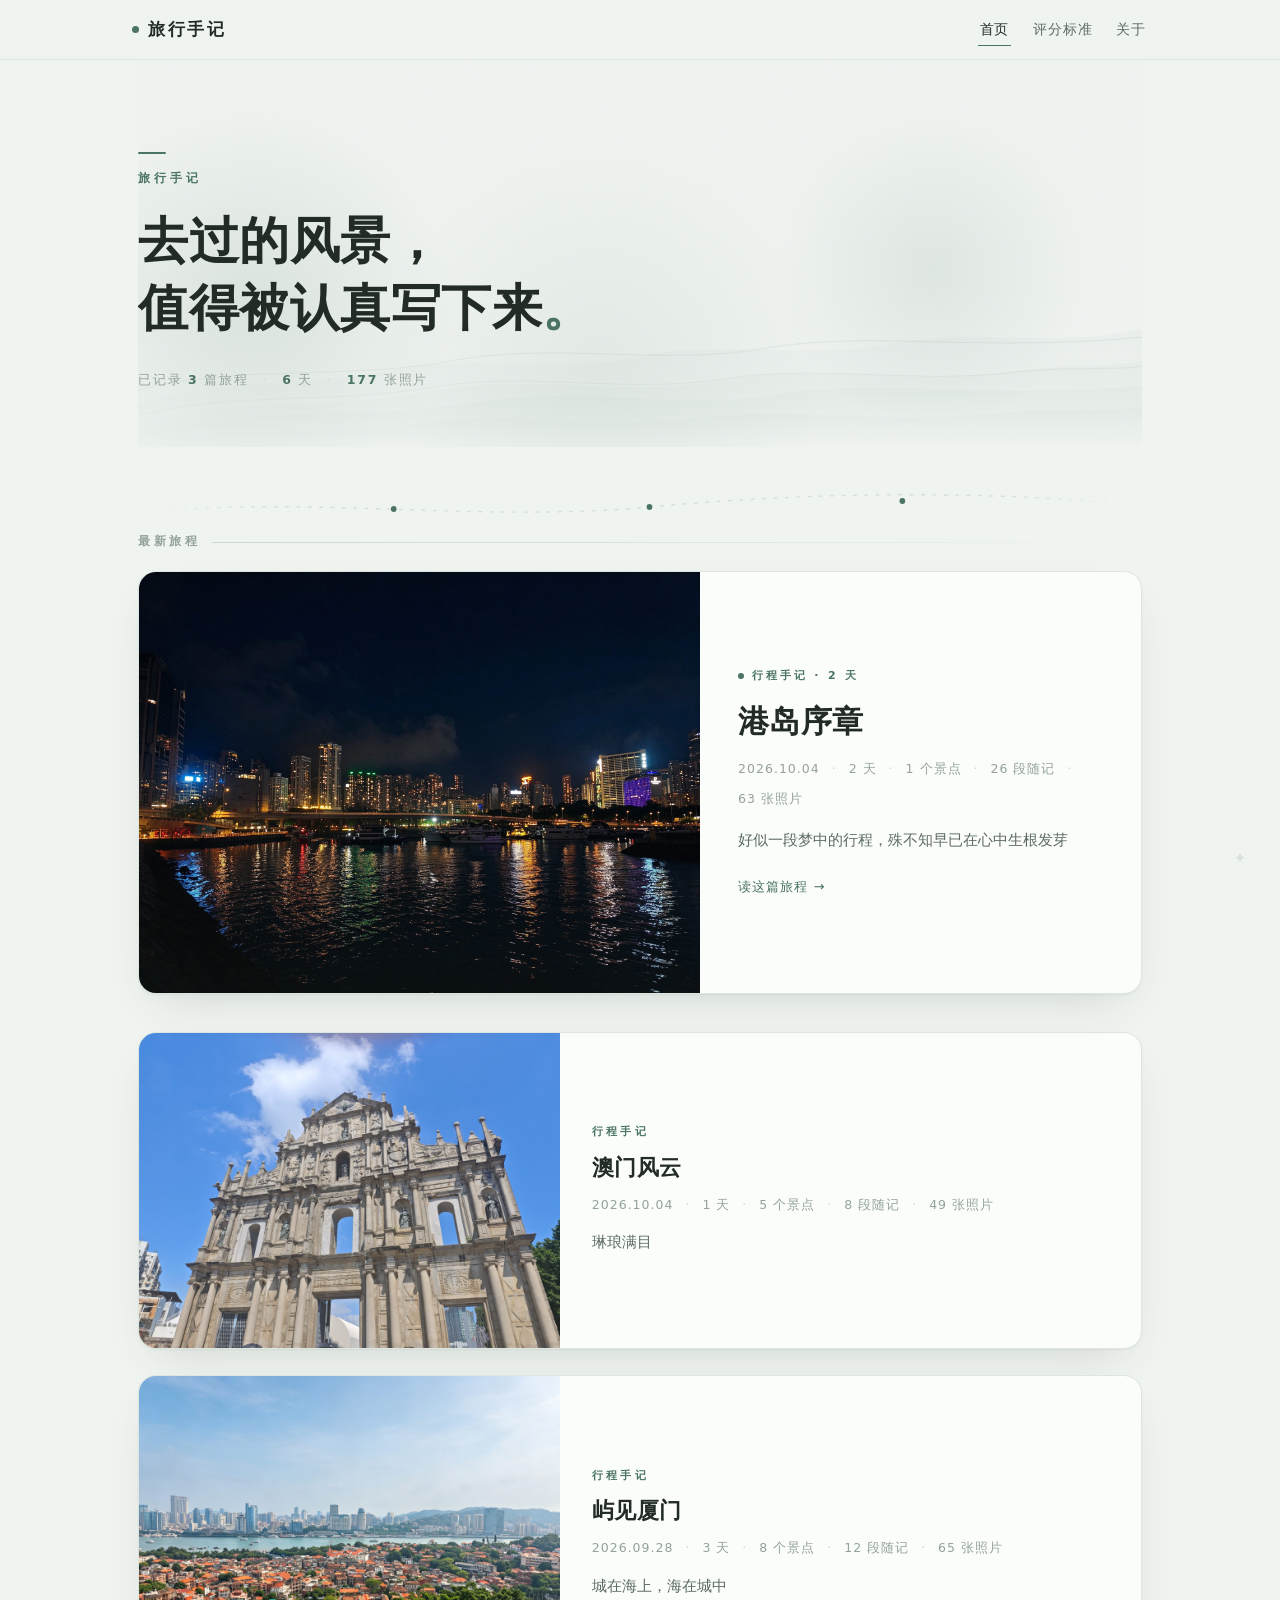
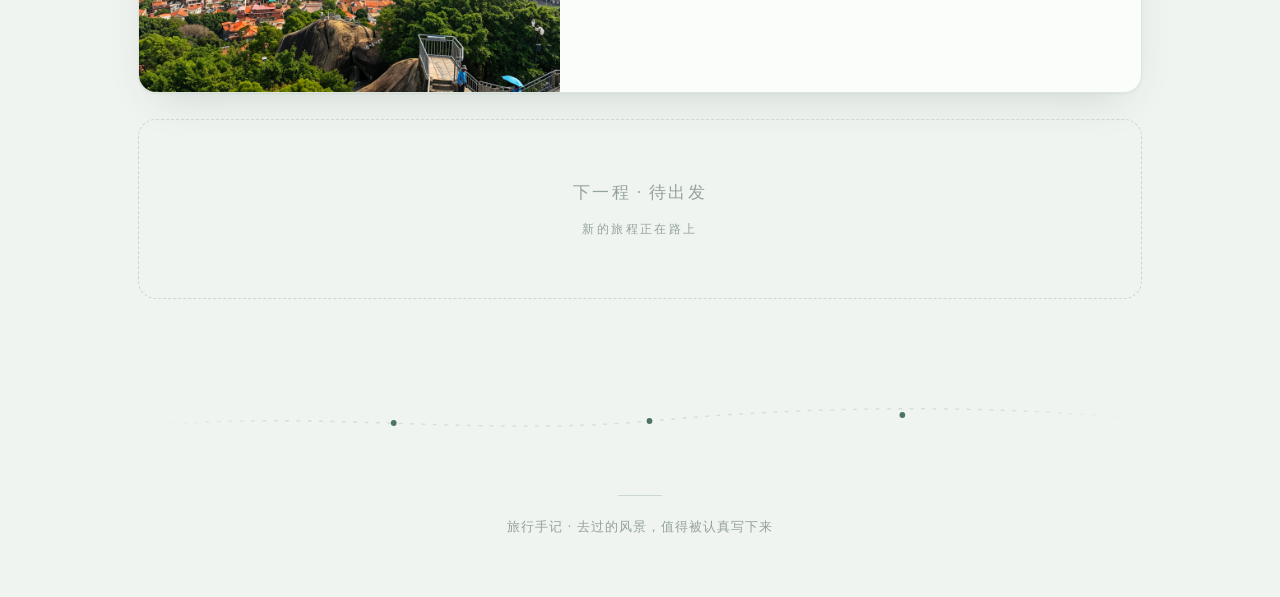
==== commit c7f36ec9: "Site updated: 2026-10-06 10:23:48" ====
--- a/index.html
+++ b/index.html
@@ -5,7 +5,7 @@
   <meta name="viewport" content="width=device-width, initial-scale=1">
   <title>旅行手记 · 去过的风景，值得被认真写下来</title>
   
-  <link rel="stylesheet" href="/css/style.css?v=muw1n6n5">
+  <link rel="stylesheet" href="/css/style.css?v=muw21igo">
 <meta name="generator" content="Hexo 7.3.0"></head>
 <body>
 
@@ -71,22 +71,22 @@
 
 <div class="sec-label"><span class="t">最新旅程</span><span class="l"></span></div>
 
-<a class="featured reveal" href="/2026/10/04/trip-20261004-macau/">
+<a class="featured reveal" href="/2026/10/04/trip-20261004/">
   <div class="f-photo">
-    <img src="/images/trip-20261004-macau/07.jpg" alt="大三巴牌坊+大炮台" loading="lazy">
+    <img src="/images/trip-20261004/37.jpg" alt="没想到酒店旁边有这么一个公园，无心之举，就像桃花源中一样惊喜，之后的每一次想起此" loading="lazy">
     <div class="f-shade"></div>
   </div>
   <div class="f-body">
-    <span class="f-tag">行程手记 · 1 天</span>
-    <h2 class="f-title">澳门风云</h2>
+    <span class="f-tag">行程手记 · 2 天</span>
+    <h2 class="f-title">港岛序章</h2>
     <p class="f-meta">
       <span>2026.10.04</span>
-      <span class="sep">·</span><span>1 天</span>
-      <span class="sep">·</span><span>5 个景点</span>
-      <span class="sep">·</span><span>8 段随记</span>
-      <span class="sep">·</span><span>49 张照片</span>
+      <span class="sep">·</span><span>2 天</span>
+      <span class="sep">·</span><span>1 个景点</span>
+      <span class="sep">·</span><span>26 段随记</span>
+      <span class="sep">·</span><span>63 张照片</span>
     </p>
-    <p class="f-lead">琳琅满目</p>
+    <p class="f-lead">好似一段梦中的行程，殊不知早已在心中生根发芽</p>
     <span class="f-more">读这篇旅程 →</span>
   </div>
 </a>
@@ -94,21 +94,21 @@
 
 <section class="feed">
   
-    <a class="post-item reveal" href="/2026/10/04/trip-20261004/">
-      
-        <div class="pi-photo"><img src="/images/trip-20261004/37.jpg" alt="没想到酒店旁边有这么一个公园，无心之举，就像桃花源中一样惊喜，之后的每一次想起此" loading="lazy"></div>
+    <a class="post-item reveal" href="/2026/10/04/trip-20261004-macau/">
+      
+        <div class="pi-photo"><img src="/images/trip-20261004-macau/07.jpg" alt="大三巴牌坊+大炮台" loading="lazy"></div>
       
       <div class="pi-body">
         <p class="pi-kicker">行程手记</p>
-        <h2 class="pi-title">港岛序章</h2>
+        <h2 class="pi-title">澳门风云</h2>
         <p class="pi-meta">
           <span>2026.10.04</span>
-          <span class="sep">·</span><span>2 天</span>
-          <span class="sep">·</span><span>1 个景点</span>
-          <span class="sep">·</span><span>26 段随记</span>
-          <span class="sep">·</span><span>63 张照片</span>
+          <span class="sep">·</span><span>1 天</span>
+          <span class="sep">·</span><span>5 个景点</span>
+          <span class="sep">·</span><span>8 段随记</span>
+          <span class="sep">·</span><span>49 张照片</span>
         </p>
-        <p class="pi-lead">好似一段梦中的行程，殊不知早已在心中生根发芽</p>
+        <p class="pi-lead">琳琅满目</p>
       </div>
     </a>
   
@@ -169,6 +169,15 @@
         </div>
       </details>
       
+      <details class="diary-entry">
+        <summary class="diary-date">2026.10.05 23:11</summary>
+        <div class="diary-body">
+          
+          <p>今天</p>
+          
+        </div>
+      </details>
+      
     </div>
   </div>
 </div>
@@ -183,9 +192,9 @@
 
 <noscript><p style="text-align:center;color:#94A39A;font-size:13px">开启 JavaScript 后，可展开卡片里的多图缩略图条。</p></noscript>
 
-<script src="/js/spot.js?v=muw1n6n5" defer></script>
-<script src="/js/home.js?v=muw1n6n5" defer></script>
-
-<script src="/js/aside.js?v=muw1n6n5" defer></script>
+<script src="/js/spot.js?v=muw21igo" defer></script>
+<script src="/js/home.js?v=muw21igo" defer></script>
+
+<script src="/js/aside.js?v=muw21igo" defer></script>
 </body>
 </html>
